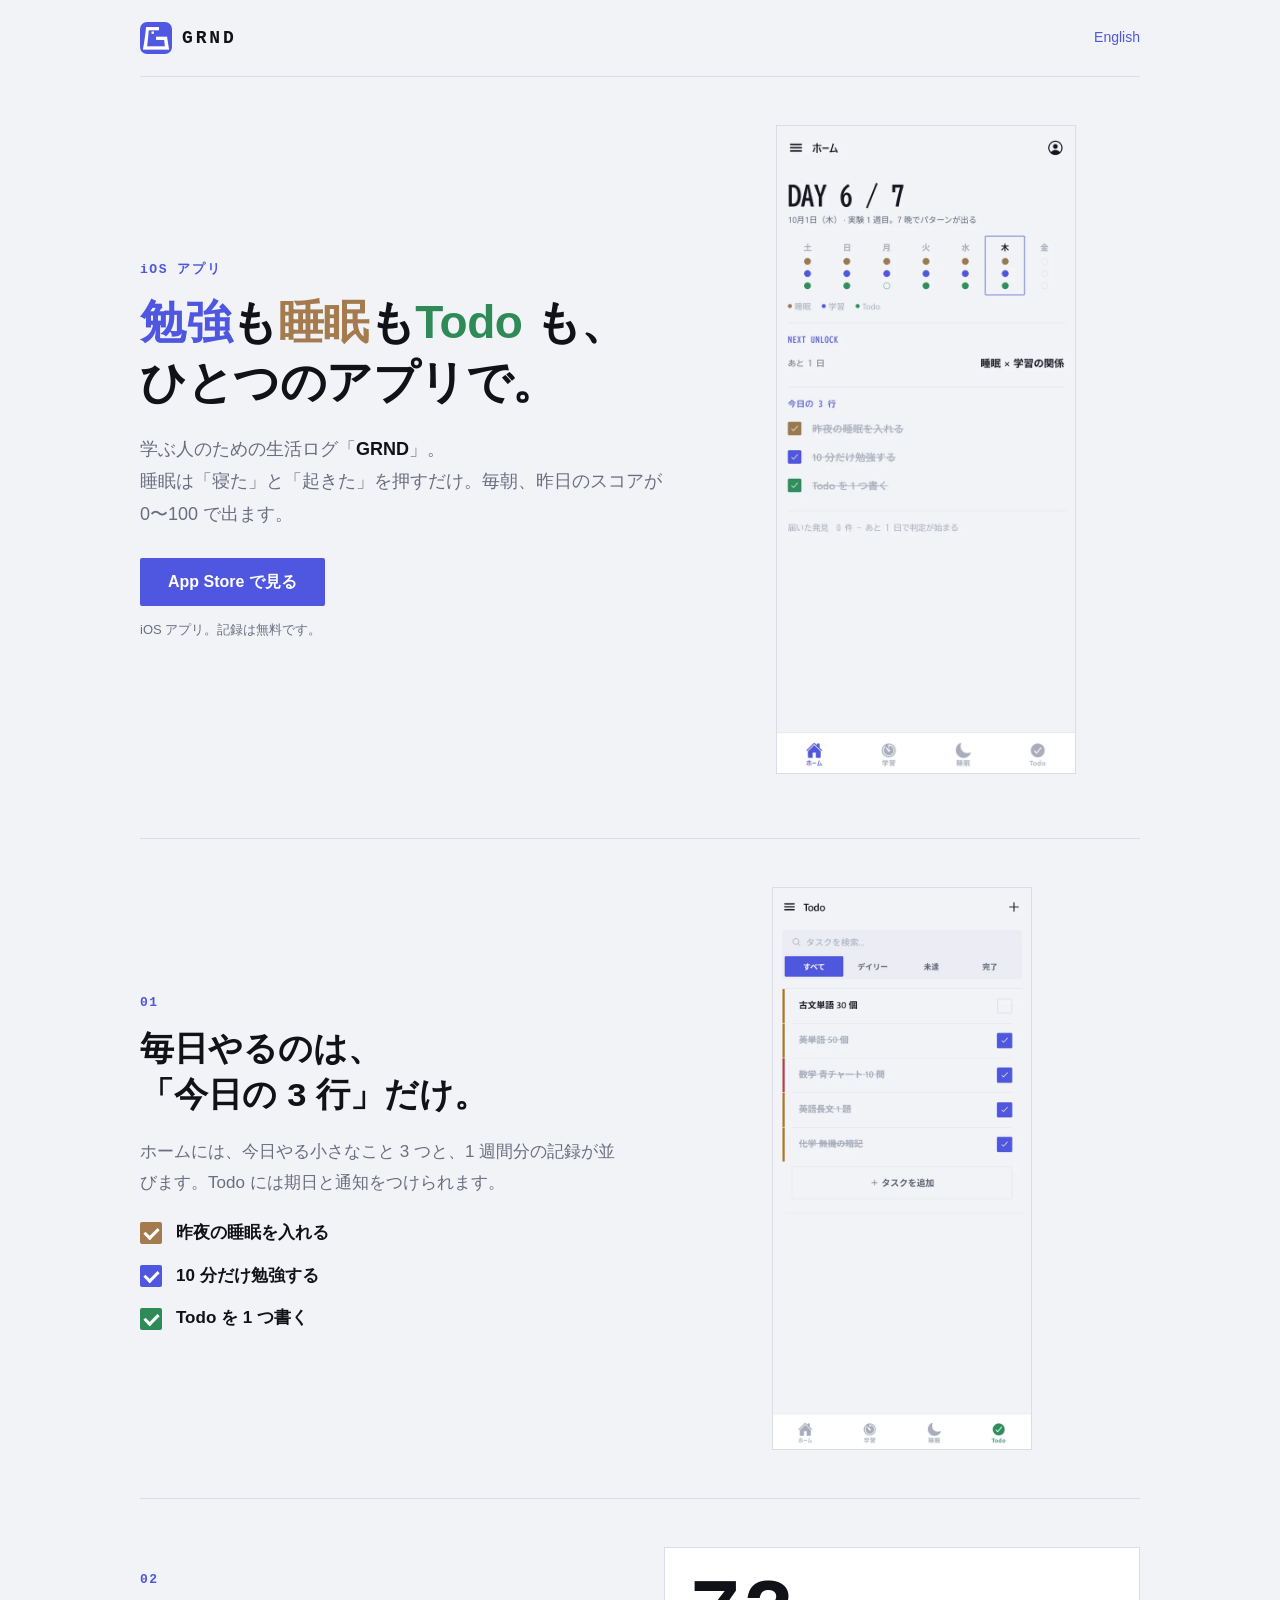
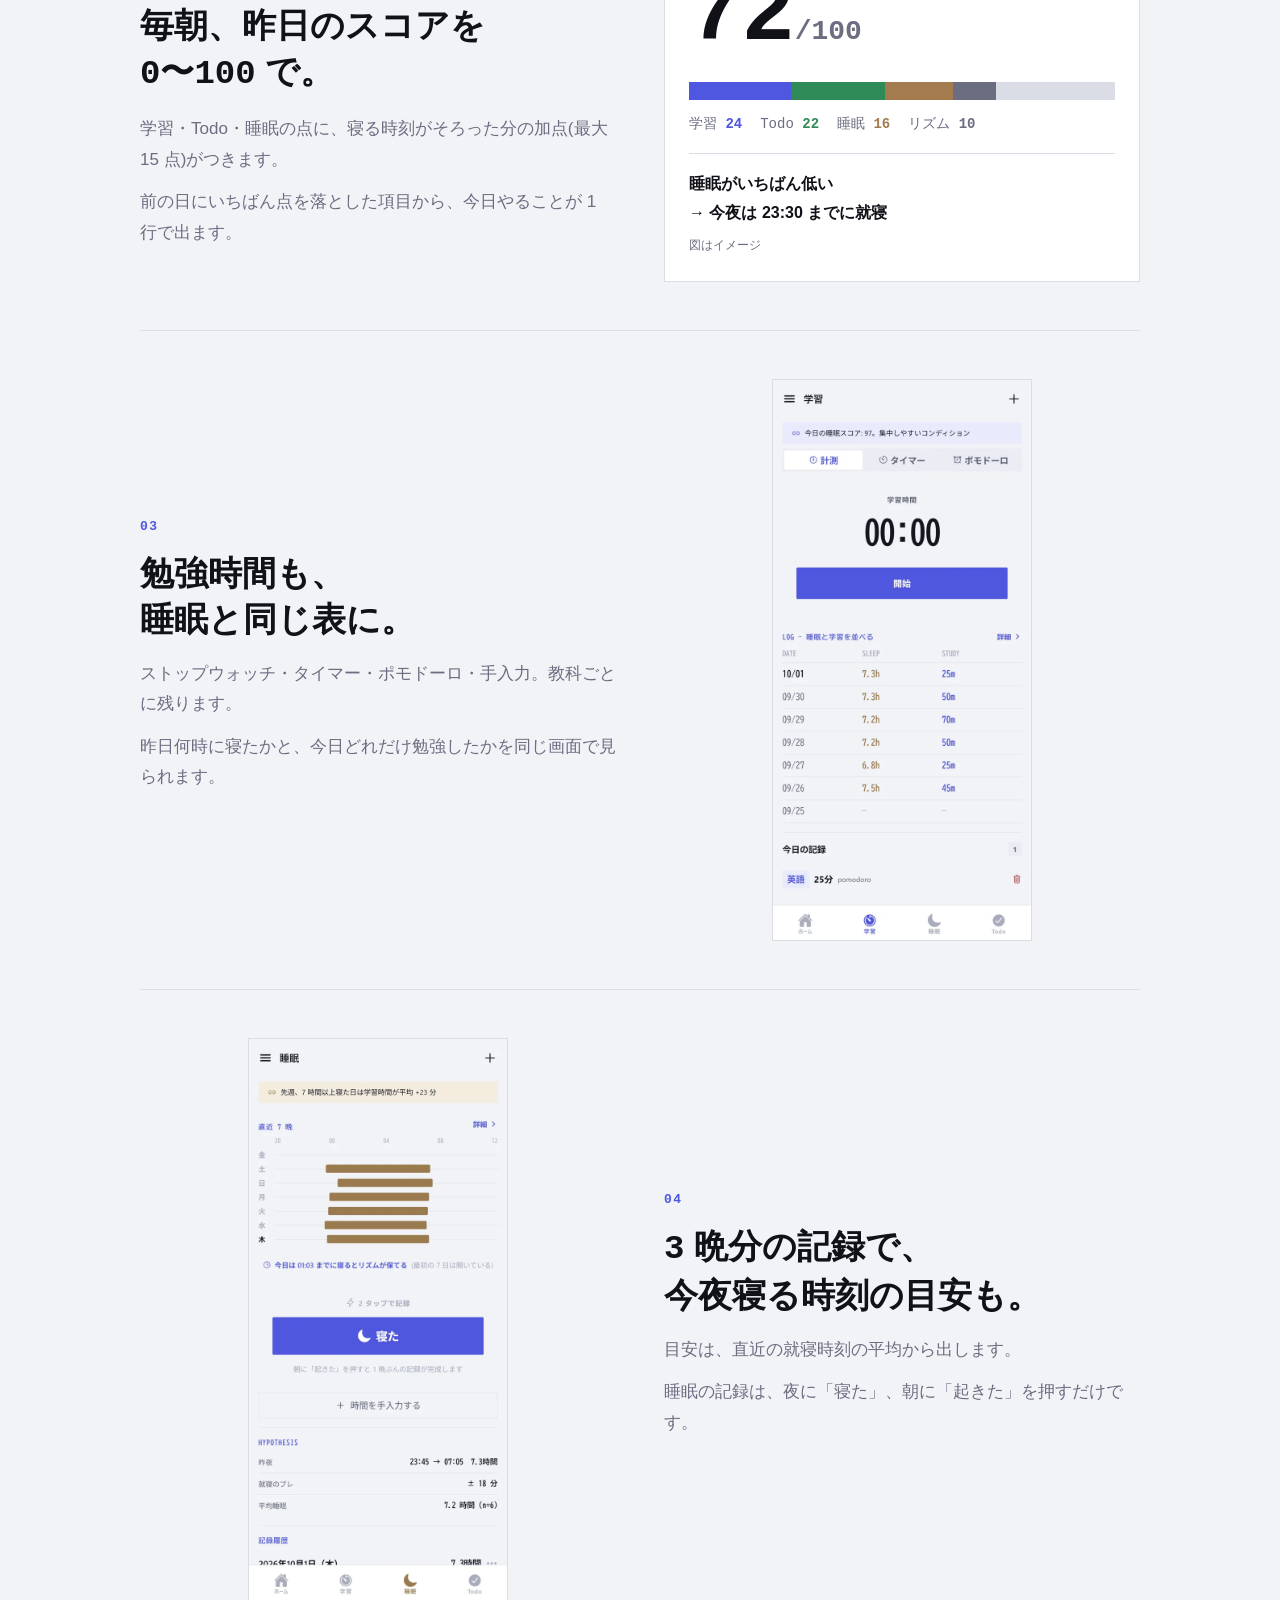
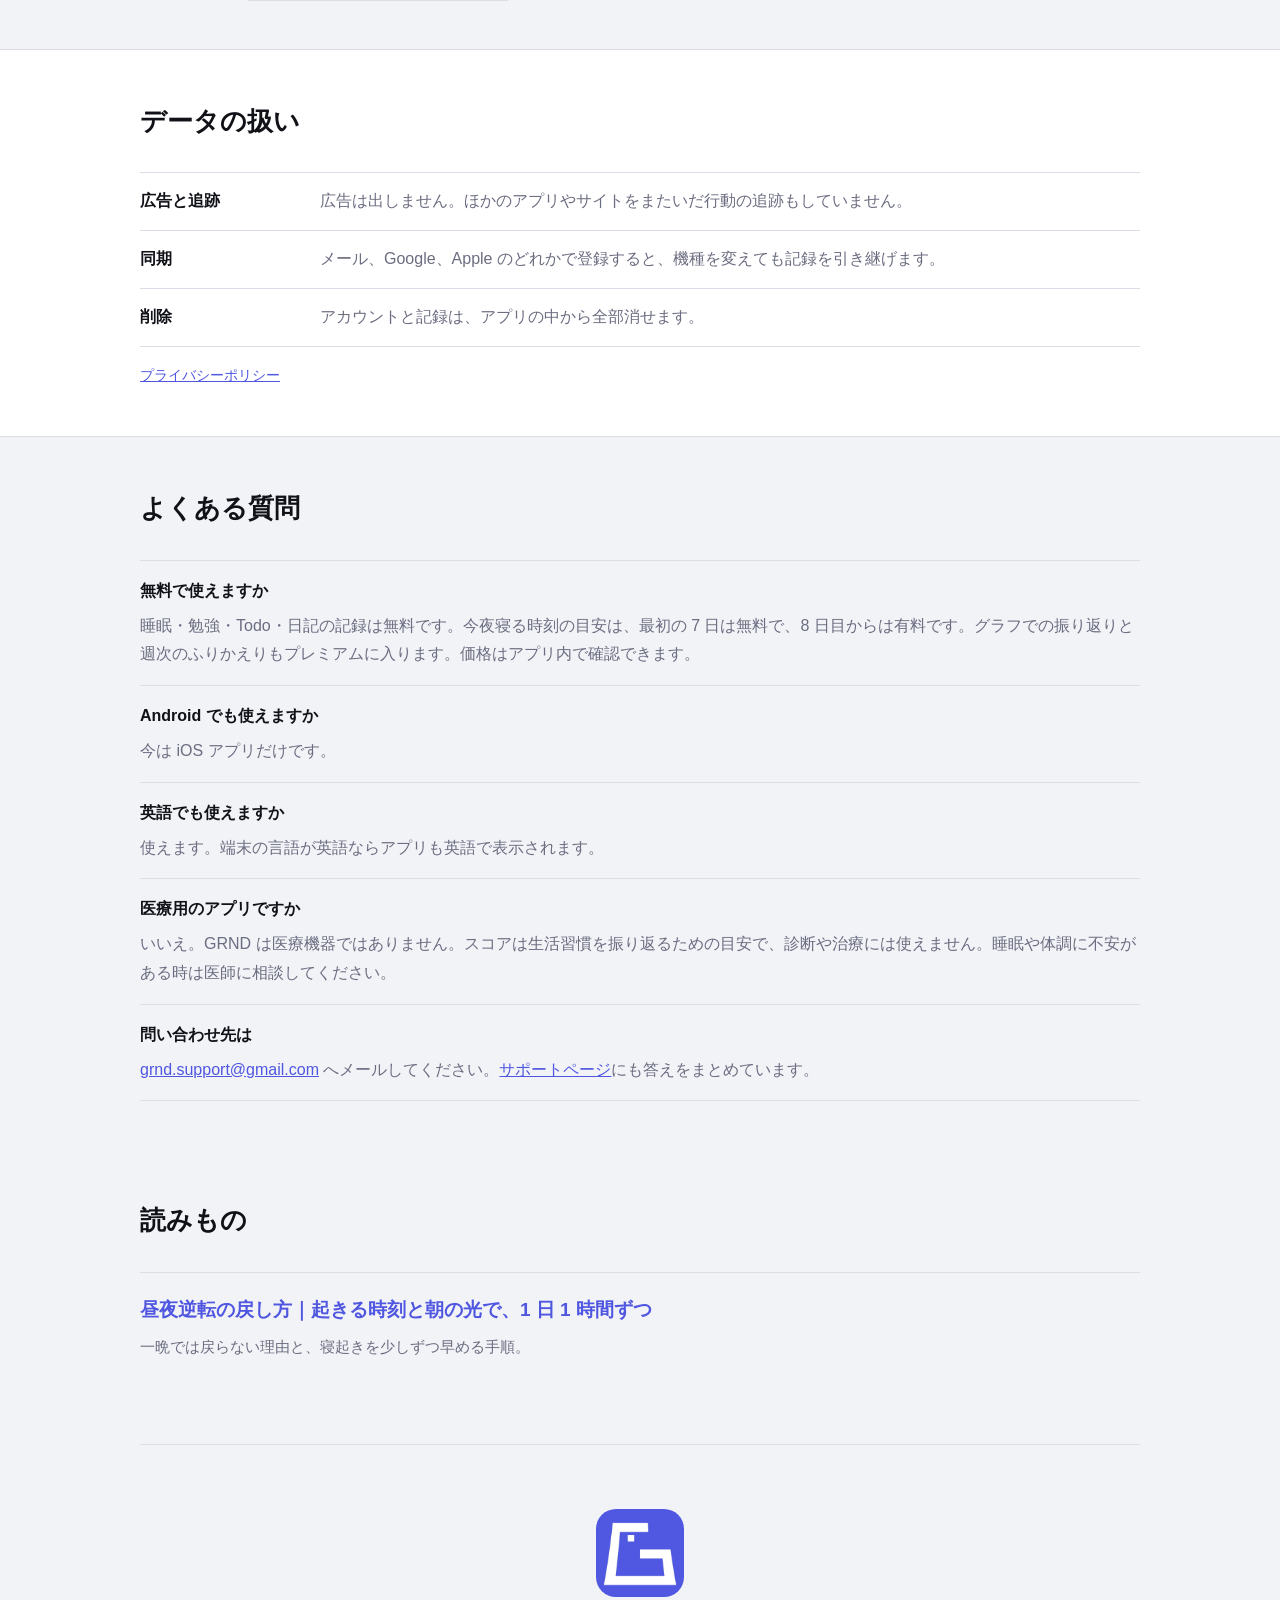
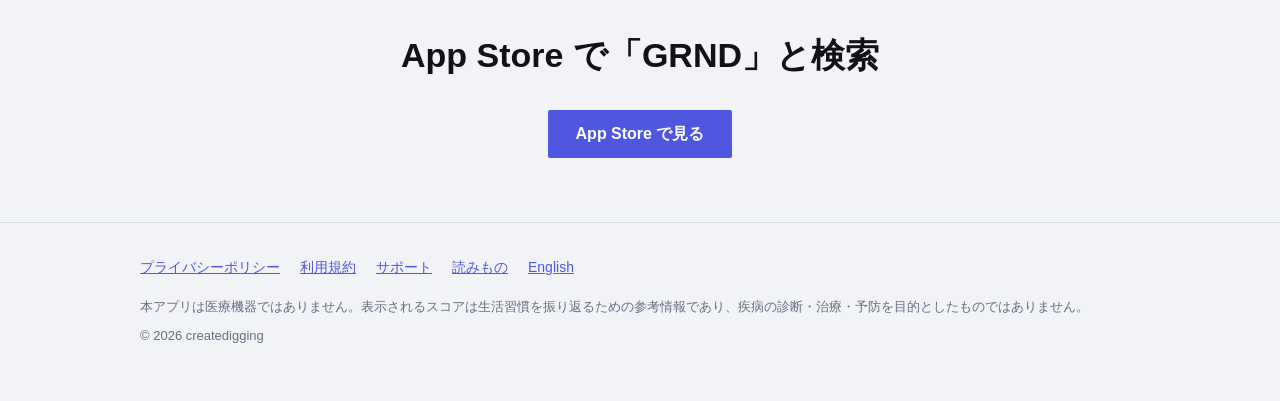
==== index.html @ 3ead01be "呼び方を iOS アプリに統一 Co-Authored-By: Claude Opus 5.5 <noreply@anthropic.com> Claude-Session: https://clau" ====
<!DOCTYPE html>
<html lang="ja">
<head>
<meta charset="utf-8">
<meta name="viewport" content="width=device-width, initial-scale=1">
<title>GRND｜勉強と睡眠と Todo を 1 つで記録する iOS アプリ</title>
<meta name="description" content="GRND は学ぶ人のための生活ログ。睡眠は「寝た」「起きた」の 2 タップ、勉強はタイマーで記録。毎朝、昨日のスコアが 0〜100 で出て、3 晩記録すると今夜寝る時刻の目安も出ます。記録は無料。">
<link rel="canonical" href="https://createdigging.github.io/grnd-docs/">
<link rel="alternate" hreflang="ja" href="https://createdigging.github.io/grnd-docs/">
<link rel="alternate" hreflang="en" href="https://createdigging.github.io/grnd-docs/index.en.html">
<link rel="alternate" hreflang="x-default" href="https://createdigging.github.io/grnd-docs/index.en.html">
<link rel="icon" href="favicon.png">
<link rel="apple-touch-icon" href="img/apple-touch-icon.png">
<meta name="theme-color" content="#4f56e0">
<meta name="apple-itunes-app" content="app-id=6755229342">
<meta property="og:type" content="website">
<meta property="og:site_name" content="GRND">
<meta property="og:title" content="GRND｜勉強も睡眠も Todo も、ひとつのアプリで。">
<meta property="og:description" content="学ぶ人のための生活ログ。毎朝、昨日のスコアを 0〜100 で。iOS アプリ、記録は無料。">
<meta property="og:url" content="https://createdigging.github.io/grnd-docs/">
<meta property="og:image" content="https://createdigging.github.io/grnd-docs/img/og-ja.png">
<meta property="og:locale" content="ja_JP">
<meta name="twitter:card" content="summary_large_image">
<link rel="stylesheet" href="lp.css">
<script type="application/ld+json">
{
  "@context": "https://schema.org",
  "@type": "MobileApplication",
  "name": "GRND",
  "alternateName": "GRND 学習者の生活スコア",
  "operatingSystem": "iOS",
  "applicationCategory": "EducationApplication",
  "description": "勉強・睡眠・Todo を 1 つのアプリで記録し、毎朝、昨日のスコアを 0〜100 で出す生活ログアプリ。",
  "url": "https://createdigging.github.io/grnd-docs/",
  "downloadUrl": "https://apps.apple.com/jp/app/id6755229342",
  "image": "https://createdigging.github.io/grnd-docs/img/icon.png",
  "inLanguage": ["ja", "en"],
  "offers": { "@type": "Offer", "price": "0", "priceCurrency": "JPY" },
  "publisher": { "@type": "Organization", "name": "createdigging", "email": "grnd.support@gmail.com" }
}
</script>
</head>
<body>

<div class="wrap">
  <div class="top">
    <a class="logo" href="./"><img src="img/icon.png" alt="" width="32" height="32">GRND</a>
    <a class="lang" href="index.en.html" hreflang="en">English</a>
  </div>

  <section class="hero">
    <div>
      <p class="eyebrow">iOS アプリ</p>
      <h1><span class="nw"><span class="c-study">勉強</span>も<span class="c-sleep">睡眠</span>も<span class="c-todo">Todo</span> も、</span><br><span class="nw">ひとつのアプリで。</span></h1>
      <p class="lead">学ぶ人のための生活ログ「<b>GRND</b>」。<br>睡眠は「寝た」と「起きた」を押すだけ。毎朝、昨日のスコアが 0〜100 で出ます。</p>
      <a class="cta" href="https://apps.apple.com/jp/app/id6755229342">App Store で見る</a>
      <p class="cta-note">iOS アプリ。記録は無料です。</p>
    </div>
    <div class="phone"><img src="img/jp-shot-01-home.webp" alt="GRND のホーム画面。1 週間の睡眠・学習・Todo の記録と、今日の 3 行" width="640" height="1390"></div>
  </section>
</div>

<div class="wrap">
  <section class="feat">
    <div>
      <p class="num mono">01</p>
      <h2>毎日やるのは、<br>「今日の <span class="mono">3</span> 行」だけ。</h2>
      <p>ホームには、今日やる小さなこと 3 つと、1 週間分の記録が並びます。Todo には期日と通知をつけられます。</p>
      <ul class="lines">
        <li><i style="--c:var(--brown)"></i>昨夜の睡眠を入れる</li>
        <li><i style="--c:var(--ind)"></i>10 分だけ勉強する</li>
        <li><i style="--c:var(--green)"></i>Todo を 1 つ書く</li>
      </ul>
    </div>
    <div class="shot"><img src="img/jp-shot-04-todos.webp" alt="Todo の画面" width="640" height="1390" loading="lazy"></div>
  </section>

  <section class="feat">
    <div>
      <p class="num mono">02</p>
      <h2>毎朝、昨日のスコアを<br><span class="mono">0〜100</span> で。</h2>
      <p>学習・Todo・睡眠の点に、寝る時刻がそろった分の加点(最大 15 点)がつきます。</p>
      <p>前の日にいちばん点を落とした項目から、今日やることが 1 行で出ます。</p>
    </div>
    <div class="scorecard">
      <div class="big mono">72<small>/100</small></div>
      <div class="bar"><span style="--c:var(--ind);width:24%"></span><span style="--c:var(--green);width:22%"></span><span style="--c:var(--brown);width:16%"></span><span style="--c:var(--mute);width:10%"></span></div>
      <div class="legend mono"><span style="--c:var(--ind)">学習 <b>24</b></span><span style="--c:var(--green)">Todo <b>22</b></span><span style="--c:var(--brown)">睡眠 <b>16</b></span><span style="--c:var(--mute)">リズム <b>10</b></span></div>
      <p class="advice">睡眠がいちばん低い<br>→ 今夜は 23:30 までに就寝</p>
      <p class="illus">図はイメージ</p>
    </div>
  </section>

  <section class="feat">
    <div>
      <p class="num mono">03</p>
      <h2>勉強時間も、<br>睡眠と同じ表に。</h2>
      <p>ストップウォッチ・タイマー・ポモドーロ・手入力。教科ごとに残ります。</p>
      <p>昨日何時に寝たかと、今日どれだけ勉強したかを同じ画面で見られます。</p>
    </div>
    <div class="shot"><img src="img/jp-shot-02-study.webp" alt="学習タイマーの画面" width="640" height="1390" loading="lazy"></div>
  </section>

  <section class="feat">
    <div>
      <p class="num mono">04</p>
      <h2><span class="mono">3</span> 晩分の記録で、<br>今夜寝る時刻の目安も。</h2>
      <p>目安は、直近の就寝時刻の平均から出します。</p>
      <p>睡眠の記録は、夜に「寝た」、朝に「起きた」を押すだけです。</p>
    </div>
    <div class="shot"><img src="img/jp-shot-03-sleep.webp" alt="睡眠の記録画面" width="640" height="1390" loading="lazy"></div>
  </section>
</div>

<section class="band">
  <div class="wrap">
    <h2>データの扱い</h2>
    <dl class="rows">
      <dt>広告と追跡</dt><dd>広告は出しません。ほかのアプリやサイトをまたいだ行動の追跡もしていません。</dd>
      <dt>同期</dt><dd>メール、Google、Apple のどれかで登録すると、機種を変えても記録を引き継げます。</dd>
      <dt>削除</dt><dd>アカウントと記録は、アプリの中から全部消せます。</dd>
    </dl>
    <p class="more"><a href="privacy.html">プライバシーポリシー</a></p>
  </div>
</section>

<div class="wrap">
  <section class="faq">
    <h2>よくある質問</h2>
    <dl>
      <dt>無料で使えますか</dt>
      <dd>睡眠・勉強・Todo・日記の記録は無料です。今夜寝る時刻の目安は、最初の 7 日は無料で、8 日目からは有料です。グラフでの振り返りと週次のふりかえりもプレミアムに入ります。価格はアプリ内で確認できます。</dd>
      <dt>Android でも使えますか</dt>
      <dd>今は iOS アプリだけです。</dd>
      <dt>英語でも使えますか</dt>
      <dd>使えます。端末の言語が英語ならアプリも英語で表示されます。</dd>
      <dt>医療用のアプリですか</dt>
      <dd>いいえ。GRND は医療機器ではありません。スコアは生活習慣を振り返るための目安で、診断や治療には使えません。睡眠や体調に不安がある時は医師に相談してください。</dd>
      <dt>問い合わせ先は</dt>
      <dd><a href="mailto:grnd.support@gmail.com">grnd.support@gmail.com</a> へメールしてください。<a href="support.html">サポートページ</a>にも答えをまとめています。</dd>
    </dl>
  </section>

  <section class="faq">
    <h2>読みもの</h2>
    <ul class="list-articles">
      <li><a href="articles/chuya-gyakuten.html">昼夜逆転の戻し方｜起きる時刻と朝の光で、1 日 1 時間ずつ</a><p>一晩では戻らない理由と、寝起きを少しずつ早める手順。</p></li>
    </ul>
  </section>

  <section class="final">
    <img src="img/icon.png" alt="GRND のアイコン" width="88" height="88" loading="lazy">
    <h2>App Store で「GRND」と検索</h2>
    <a class="cta" href="https://apps.apple.com/jp/app/id6755229342">App Store で見る</a>
  </section>
</div>

<footer>
  <div class="wrap">
    <nav>
      <a href="privacy.html">プライバシーポリシー</a>
      <a href="terms.html">利用規約</a>
      <a href="support.html">サポート</a>
      <a href="articles/">読みもの</a>
      <a href="index.en.html" hreflang="en">English</a>
    </nav>
    <p>本アプリは医療機器ではありません。表示されるスコアは生活習慣を振り返るための参考情報であり、疾病の診断・治療・予防を目的としたものではありません。</p>
    <p>© 2026 createdigging</p>
  </div>
</footer>

</body>
</html>
---- lp.css ----
:root {
  --bg: #f2f3f7;
  --surface: #ffffff;
  --fg: #111218;
  --mute: #6b6d80;
  --line: #dadce6;
  --ind: #4f56e0;
  --brown: #a47b4f;
  --green: #2e8b57;
  --mono: ui-monospace, "SF Mono", "JetBrains Mono", Menlo, Consolas, monospace;
}
@media (prefers-color-scheme: dark) {
  :root {
    --bg: #111218;
    --surface: #1a1c24;
    --fg: #eceef4;
    --mute: #9a9cb0;
    --line: #2c2f3a;
    --ind: #8a90ff;
    --brown: #c99d6e;
    --green: #5cbf86;
  }
}
* { box-sizing: border-box; }
html { -webkit-text-size-adjust: 100%; }
body {
  margin: 0;
  background: var(--bg);
  color: var(--fg);
  font-family: -apple-system, BlinkMacSystemFont, "Hiragino Sans", "Noto Sans JP",
    "Yu Gothic", Meiryo, sans-serif;
  line-height: 1.8;
  font-size: 16px;
}
.mono { font-family: var(--mono); letter-spacing: 0; }
a { color: var(--ind); }
.wrap { max-width: 1040px; margin: 0 auto; padding: 0 20px; }

.top { display: flex; align-items: center; justify-content: space-between; padding: 16px 0; border-bottom: 1px solid var(--line); }
.logo { display: flex; align-items: center; gap: 10px; text-decoration: none; color: var(--fg);
  font-family: var(--mono); font-weight: 700; letter-spacing: .16em; font-size: 18px; }
.logo img { width: 32px; height: 32px; border-radius: 7px; }
.top .lang { font-size: 14px; text-decoration: none; min-height: 44px; display: inline-flex; align-items: center; }

.hero { display: grid; grid-template-columns: 1.1fr .9fr; gap: 48px; align-items: center; padding: 48px 0 64px; }
.eyebrow, .num, .label { font-family: var(--mono); font-size: 13px; font-weight: 700; letter-spacing: .12em; color: var(--ind); margin: 0 0 12px; }
.hero h1 { font-size: clamp(26px, 6.6vw, 46px); line-height: 1.3; margin: 0 0 20px; letter-spacing: -.01em; }
.c-study { color: var(--ind); } .c-sleep { color: var(--brown); } .c-todo { color: var(--green); }
.lead { font-size: 18px; color: var(--mute); margin: 0 0 28px; }
.lead b { color: var(--fg); }
.cta { display: inline-flex; align-items: center; justify-content: center; min-height: 48px; background: var(--ind); color: #fff;
  text-decoration: none; font-weight: 700; padding: 0 28px; border-radius: 2px; font-size: 16px; }
.cta:active { opacity: .7; }
.cta-note { font-size: 13px; color: var(--mute); margin: 12px 0 0; }

.phone { justify-self: center; width: min(300px, 78vw); border: 1px solid var(--line); background: var(--surface); }
.phone img { display: block; width: 100%; height: auto; }

.feat { display: grid; grid-template-columns: 1fr 1fr; gap: 48px; align-items: center;
  padding: 48px 0; border-top: 1px solid var(--line); }
.feat:nth-of-type(even) .shot { order: -1; }
.feat h2 { font-size: clamp(24px, 3.6vw, 34px); line-height: 1.35; margin: 0 0 16px; }
.feat p { margin: 0 0 12px; color: var(--mute); font-size: 17px; }
.feat .shot { justify-self: center; width: min(260px, 70vw); border: 1px solid var(--line); background: var(--surface); }
.feat .shot img { display: block; width: 100%; height: auto; }

.lines { list-style: none; padding: 0; margin: 20px 0 0; }
.lines li { display: flex; align-items: center; gap: 14px; font-weight: 700; font-size: 17px; margin-bottom: 12px; }
.lines i { width: 22px; height: 22px; border-radius: 2px; background: var(--c); flex: none; position: relative; }
.lines i::after { content: ""; position: absolute; left: 7px; top: 3px; width: 6px; height: 11px;
  border: solid #fff; border-width: 0 3px 3px 0; transform: rotate(45deg); }

.scorecard { justify-self: stretch; background: var(--surface); border: 1px solid var(--line); padding: 24px; }
.scorecard .big { font-size: 88px; font-weight: 700; line-height: 1; }
.scorecard .big small { font-size: 28px; color: var(--mute); }
.bar { display: flex; height: 18px; background: var(--line); margin: 22px 0 12px; }
.bar span { background: var(--c); }
.legend { display: flex; flex-wrap: wrap; gap: 6px 18px; font-size: 14px; color: var(--mute); }
.legend b { color: var(--c); }
.advice { margin: 18px 0 0; padding-top: 16px; border-top: 1px solid var(--line); font-weight: 700; }
.illus { font-size: 12px; color: var(--mute); margin-top: 10px; }

.band { background: var(--surface); border-top: 1px solid var(--line); border-bottom: 1px solid var(--line); padding: 48px 0; }
.cols { display: grid; grid-template-columns: repeat(3, 1fr); border-top: 1px solid var(--line); }
.cols > div { padding: 20px 24px 4px 0; }
.cols > div + div { border-left: 1px solid var(--line); padding-left: 24px; }
.cols h3 { font-size: 18px; margin: 0 0 8px; }
.cols p { margin: 0; color: var(--mute); font-size: 15px; }
.band h2, .faq h2 { font-size: 26px; margin: 0 0 28px; }

.faq { padding: 48px 0; }
.faq dl { border-top: 1px solid var(--line); }
.faq dt { padding-top: 16px; }
.faq dd { padding-bottom: 16px; border-bottom: 1px solid var(--line); }
.faq dl { margin: 0; }
.faq dt { font-weight: 700; margin-top: 0; }
.faq dd { margin: 6px 0 0; color: var(--mute); }

.final { text-align: center; padding: 64px 0; border-top: 1px solid var(--line); }
.final img { width: 88px; height: 88px; border-radius: 20px; }
.final h2 { font-size: clamp(24px, 4vw, 34px); margin: 18px 0 24px; }

footer { border-top: 1px solid var(--line); padding: 32px 0 48px; font-size: 13px; color: var(--mute); }
footer nav { display: flex; flex-wrap: wrap; gap: 8px 20px; margin-bottom: 14px; font-size: 14px; }
footer p { margin: 6px 0; }

@media (max-width: 760px) {
  .hero { grid-template-columns: 1fr; padding: 16px 0 56px; gap: 40px; }
  .feat { grid-template-columns: 1fr; gap: 32px; padding: 48px 0; }
  .feat:nth-of-type(even) .shot { order: 0; }
  .cols { grid-template-columns: 1fr; }
  .cols > div, .cols > div + div { border-left: 0; padding: 16px 0 4px; }
  .cols > div + div { border-top: 1px solid var(--line); }
  .lead { font-size: 16px; }
}
.nw { display: inline-block; }

/* articles */
.article { max-width: 680px; margin: 0 auto; padding: 24px 0 64px; }
.article h1 { font-size: clamp(26px, 5.4vw, 36px); line-height: 1.4; margin: 8px 0 12px; }
.article .date { font-size: 13px; color: var(--mute); margin: 0 0 32px; }
.article h2 { font-size: 22px; line-height: 1.45; margin: 48px 0 14px; padding-top: 24px; border-top: 1px solid var(--line); }
.article h3 { font-size: 18px; margin: 28px 0 8px; }
.article p, .article li { font-size: 17px; }
.article li { margin-bottom: 8px; }
.article .summary { background: var(--surface); border: 1px solid var(--line); padding: 20px 24px; margin: 24px 0; }
.article .summary p { margin: 0 0 8px; font-family: var(--mono); font-weight: 700; font-size: 13px; letter-spacing: .12em; color: var(--ind); }
.article .summary ol { margin: 0; padding-left: 1.3em; }
.article .note { font-size: 14px; color: var(--mute); }
.article .refs { font-size: 14px; color: var(--mute); padding-left: 1.3em; }
.article .refs li { font-size: 14px; }
.article .appbox { display: flex; gap: 16px; align-items: center; background: var(--surface); border: 1px solid var(--line);
  padding: 20px; margin: 40px 0; }
.article .appbox img { width: 56px; height: 56px; border-radius: 13px; flex: none; }
.article .appbox p { margin: 0 0 6px; font-size: 15px; }
.crumb { font-size: 13px; color: var(--mute); margin: 8px 0 0; }
.crumb a { color: var(--mute); }
.list-articles { list-style: none; padding: 0; }
.list-articles li { border-top: 1px solid var(--line); padding: 20px 0; }
.list-articles a { font-size: 19px; font-weight: 700; text-decoration: none; }
.list-articles p { margin: 6px 0 0; color: var(--mute); font-size: 15px; }
.feat .num { color: var(--ind); font-size: 13px; margin: 0 0 12px; }
.feat .scorecard .advice { color: var(--fg); font-size: 16px; margin: 16px 0 0; }
.feat .scorecard .illus { font-size: 12px; margin: 8px 0 0; }
.rows { display: grid; grid-template-columns: 180px 1fr; margin: 0; border-top: 1px solid var(--line); }
.rows dt, .rows dd { margin: 0; padding: 14px 0; border-bottom: 1px solid var(--line); }
.rows dt { font-weight: 700; }
.rows dd { color: var(--mute); }
.band .more { margin: 16px 0 0; font-size: 14px; }
@media (max-width: 760px) {
  .rows { grid-template-columns: 1fr; }
  .rows dt { border-bottom: 0; padding-bottom: 0; }
}
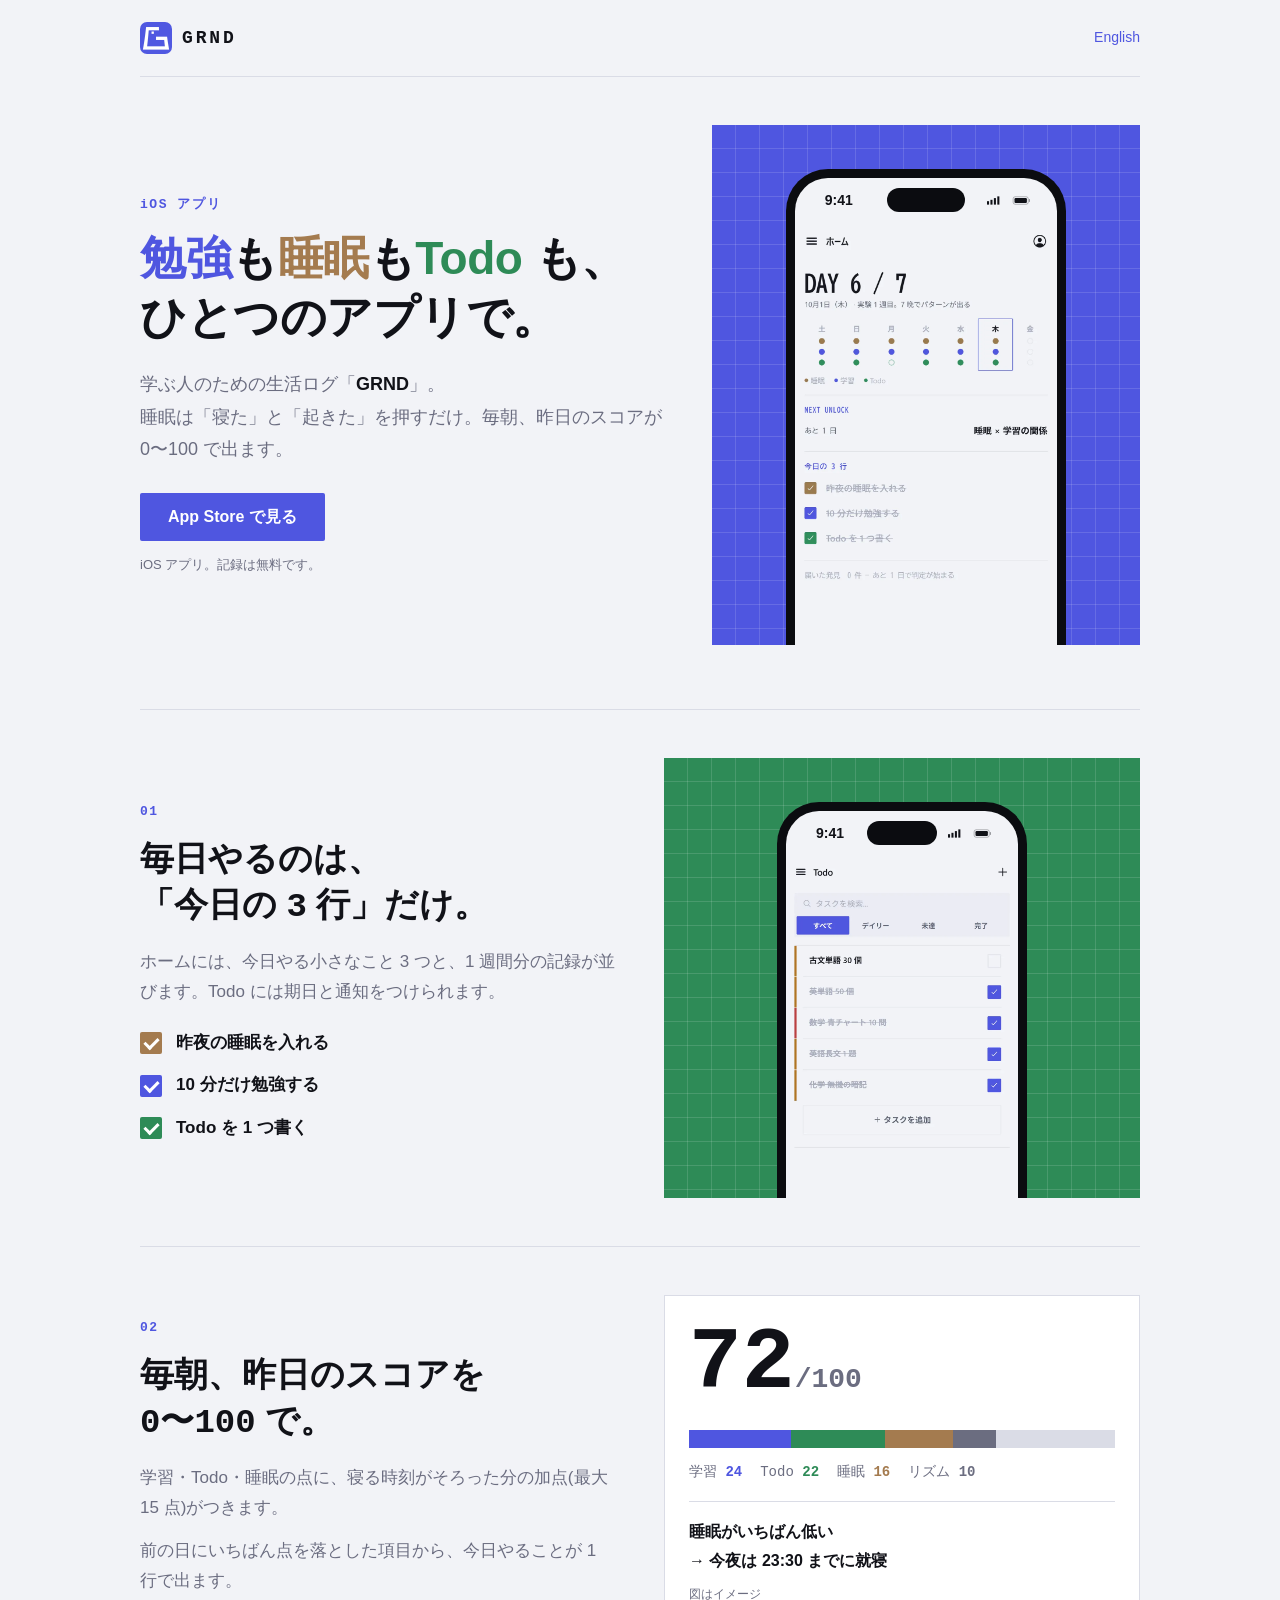
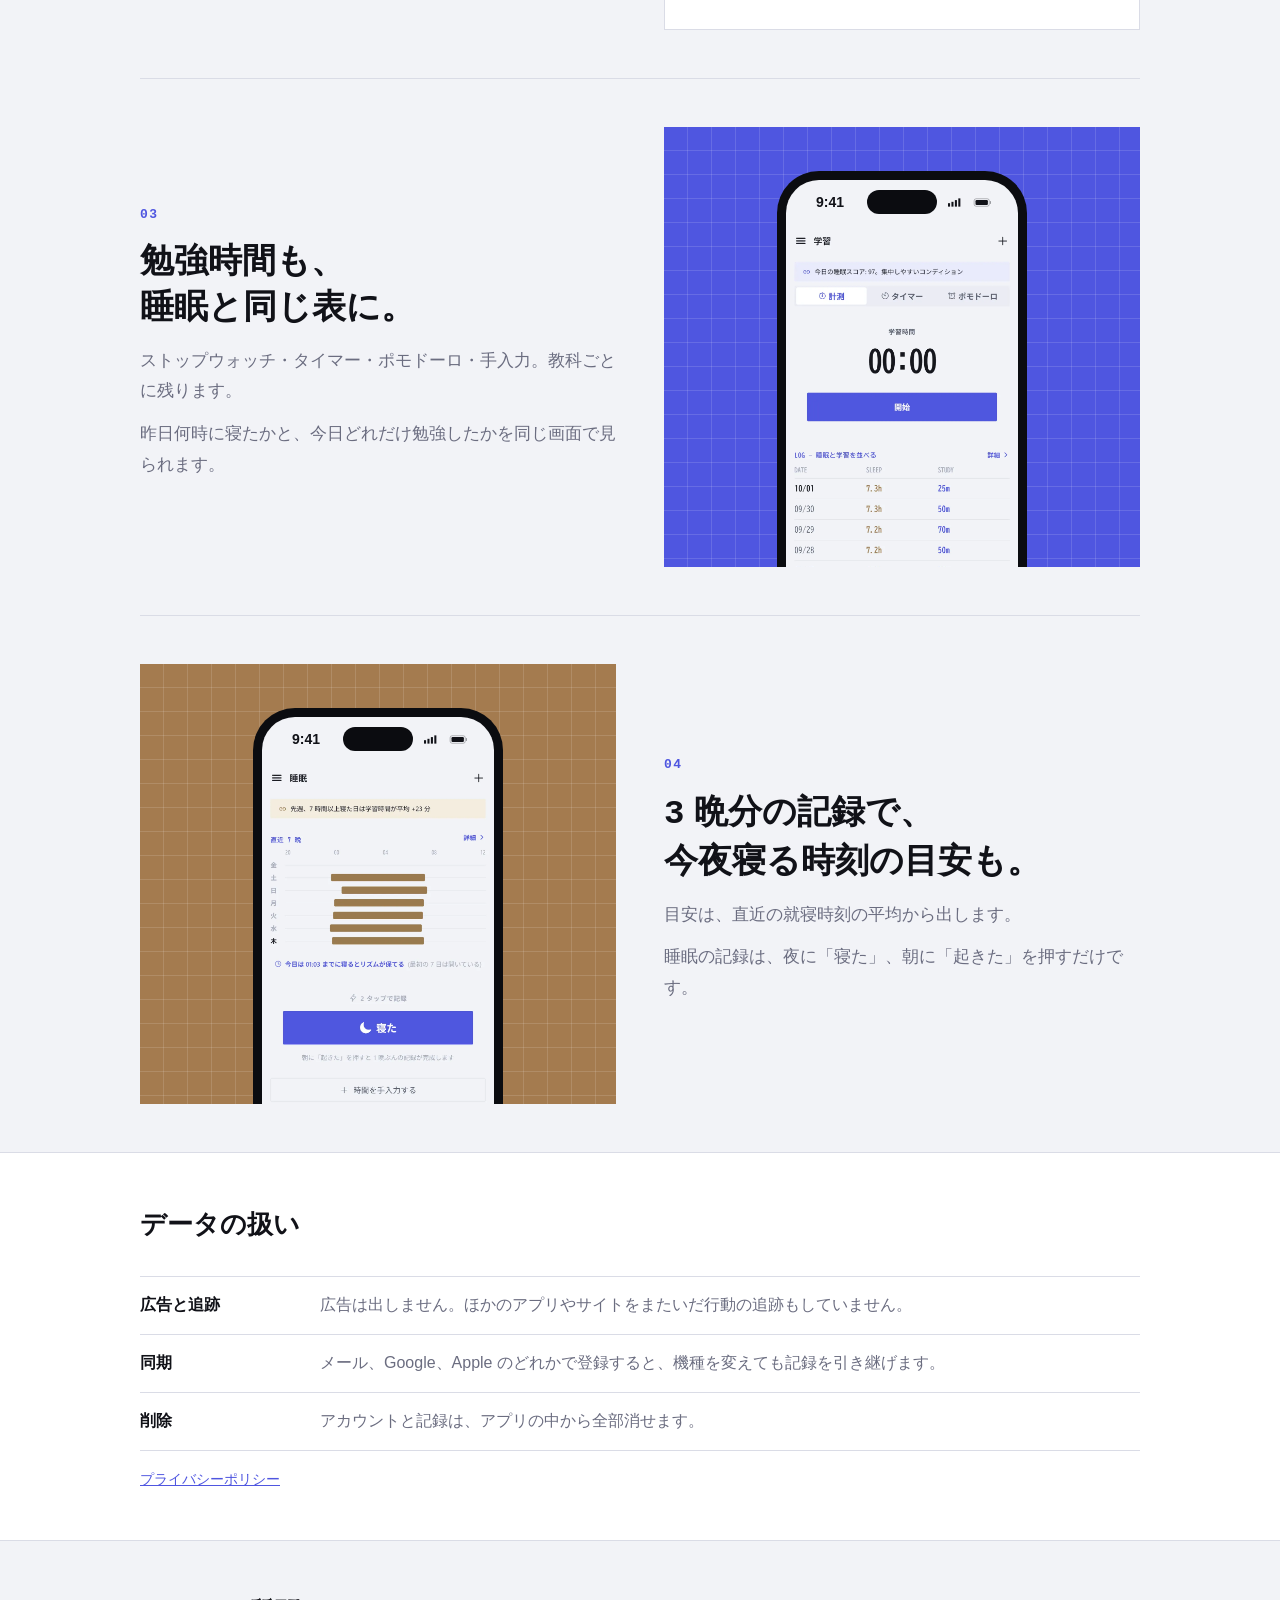
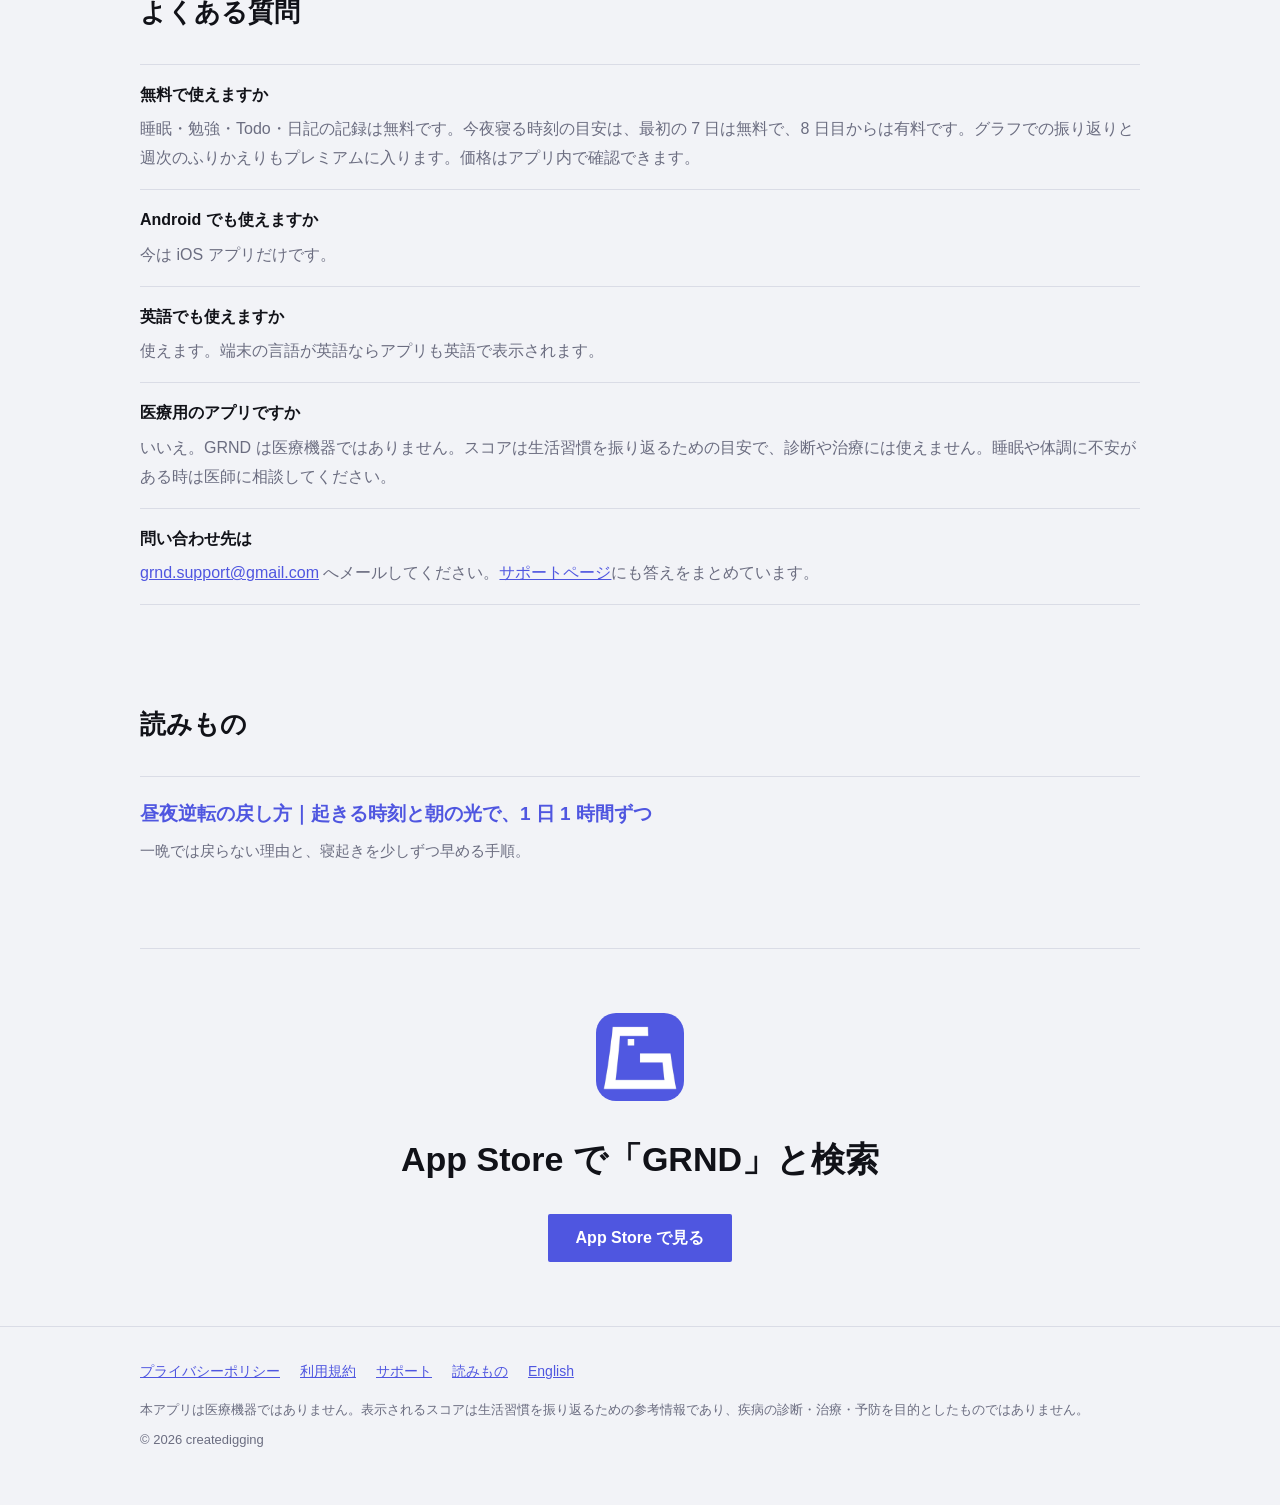
==== commit d6206404: "アプリのスクショを iPhone の枠と方眼の色板に載せる Co-Authored-By: Claude Opus 5.5 <noreply@anthropic.com> Claude-Session" ====
--- a/index.html
+++ b/index.html
@@ -5,10 +5,10 @@
 <meta name="viewport" content="width=device-width, initial-scale=1">
 <title>GRND｜勉強と睡眠と Todo を 1 つで記録する iOS アプリ</title>
 <meta name="description" content="GRND は学ぶ人のための生活ログ。睡眠は「寝た」「起きた」の 2 タップ、勉強はタイマーで記録。毎朝、昨日のスコアが 0〜100 で出て、3 晩記録すると今夜寝る時刻の目安も出ます。記録は無料。">
-<link rel="canonical" href="https://createdigging.github.io/grnd-docs/">
-<link rel="alternate" hreflang="ja" href="https://createdigging.github.io/grnd-docs/">
-<link rel="alternate" hreflang="en" href="https://createdigging.github.io/grnd-docs/index.en.html">
-<link rel="alternate" hreflang="x-default" href="https://createdigging.github.io/grnd-docs/index.en.html">
+<link rel="canonical" href="https://grnd.day/">
+<link rel="alternate" hreflang="ja" href="https://grnd.day/">
+<link rel="alternate" hreflang="en" href="https://grnd.day/index.en.html">
+<link rel="alternate" hreflang="x-default" href="https://grnd.day/index.en.html">
 <link rel="icon" href="favicon.png">
 <link rel="apple-touch-icon" href="img/apple-touch-icon.png">
 <meta name="theme-color" content="#4f56e0">
@@ -17,10 +17,11 @@
 <meta property="og:site_name" content="GRND">
 <meta property="og:title" content="GRND｜勉強も睡眠も Todo も、ひとつのアプリで。">
 <meta property="og:description" content="学ぶ人のための生活ログ。毎朝、昨日のスコアを 0〜100 で。iOS アプリ、記録は無料。">
-<meta property="og:url" content="https://createdigging.github.io/grnd-docs/">
-<meta property="og:image" content="https://createdigging.github.io/grnd-docs/img/og-ja.png">
+<meta property="og:url" content="https://grnd.day/">
+<meta property="og:image" content="https://grnd.day/img/og-ja.png">
 <meta property="og:locale" content="ja_JP">
 <meta name="twitter:card" content="summary_large_image">
+<script>try{if(sessionStorage.getItem("intro"))document.documentElement.className+=" no-intro";sessionStorage.setItem("intro","1")}catch(e){}function introFly(){var m=document.querySelector(".intro-mark"),l=document.querySelector(".logo img");if(!m||!l)return;var b=l.getBoundingClientRect();m.style.setProperty("--tx",(b.left+b.width/2-m.offsetLeft-48)+"px");m.style.setProperty("--ty",(b.top+b.height/2-m.offsetTop-48)+"px");m.style.setProperty("--s",b.width/96)}addEventListener("DOMContentLoaded",function(){setTimeout(introFly,1000)});addEventListener("load",introFly)</script>
 <link rel="stylesheet" href="lp.css">
 <script type="application/ld+json">
 {
@@ -31,9 +32,9 @@
   "operatingSystem": "iOS",
   "applicationCategory": "EducationApplication",
   "description": "勉強・睡眠・Todo を 1 つのアプリで記録し、毎朝、昨日のスコアを 0〜100 で出す生活ログアプリ。",
-  "url": "https://createdigging.github.io/grnd-docs/",
+  "url": "https://grnd.day/",
   "downloadUrl": "https://apps.apple.com/jp/app/id6755229342",
-  "image": "https://createdigging.github.io/grnd-docs/img/icon.png",
+  "image": "https://grnd.day/img/icon.png",
   "inLanguage": ["ja", "en"],
   "offers": { "@type": "Offer", "price": "0", "priceCurrency": "JPY" },
   "publisher": { "@type": "Organization", "name": "createdigging", "email": "grnd.support@gmail.com" }
@@ -41,6 +42,7 @@
 </script>
 </head>
 <body>
+<div class="intro" aria-hidden="true"><div class="intro-bg"></div><div class="intro-mark"><svg viewBox="0 0 256 256"><mask id="intro-g" maskUnits="userSpaceOnUse"><path class="intro-draw" d="M160 53.5H60L41 207.5H215L205 130.5H120" fill="none" stroke="#fff" stroke-width="40"/></mask><path mask="url(#intro-g)" fill="#fff" d="M48.5 40H152V67H70.6L58 194H198.5L193 144H128V117H216.4L233 221H23.9Z"/><rect class="intro-dot" x="92" y="75" width="19" height="20" fill="#fff"/></svg></div><div class="intro-chart"><span><i style="height:16px;background:var(--brown)"></i><i style="height:9px;background:var(--ind)"></i><i style="height:4px;background:var(--green)"></i></span><span><i style="height:18px;background:var(--brown)"></i><i style="height:12px;background:var(--ind)"></i><i style="height:5px;background:var(--green)"></i></span><span><i style="height:14px;background:var(--brown)"></i><i style="height:8px;background:var(--ind)"></i><i style="height:3px;background:var(--green)"></i></span><span><i style="height:19px;background:var(--brown)"></i><i style="height:14px;background:var(--ind)"></i><i style="height:6px;background:var(--green)"></i></span><span><i style="height:17px;background:var(--brown)"></i><i style="height:11px;background:var(--ind)"></i><i style="height:5px;background:var(--green)"></i></span><span><i style="height:21px;background:var(--brown)"></i><i style="height:16px;background:var(--ind)"></i><i style="height:7px;background:var(--green)"></i></span><span><i style="height:20px;background:var(--brown)"></i><i style="height:17px;background:var(--ind)"></i><i style="height:8px;background:var(--green)"></i></span></div></div>
 
 <div class="wrap">
   <div class="top">
@@ -56,7 +58,7 @@
       <a class="cta" href="https://apps.apple.com/jp/app/id6755229342">App Store で見る</a>
       <p class="cta-note">iOS アプリ。記録は無料です。</p>
     </div>
-    <div class="phone"><img src="img/jp-shot-01-home.webp" alt="GRND のホーム画面。1 週間の睡眠・学習・Todo の記録と、今日の 3 行" width="640" height="1390"></div>
+    <div class="stage stage-hero" style="--c:var(--ind)"><div class="device"><div class="screen"><div class="sbar"><span>9:41</span><svg viewBox="0 0 64 12" aria-hidden="true"><rect x="0" y="7" width="3" height="5"/><rect x="5" y="5" width="3" height="7"/><rect x="10" y="2.5" width="3" height="9.5"/><rect x="15" y="0" width="3" height="12"/><rect x="38" y=".5" width="22" height="11" rx="3" fill="none" stroke="currentColor" opacity=".4"/><rect x="40" y="2.5" width="18" height="7" rx="1.5"/><rect x="61" y="4" width="1.5" height="4" opacity=".4"/></svg></div><img src="img/jp-shot-01-home.webp" alt="GRND のホーム画面。1 週間の睡眠・学習・Todo の記録と、今日の 3 行" width="900" height="1955"></div></div></div>
   </section>
 </div>
 
@@ -72,7 +74,7 @@
         <li><i style="--c:var(--green)"></i>Todo を 1 つ書く</li>
       </ul>
     </div>
-    <div class="shot"><img src="img/jp-shot-04-todos.webp" alt="Todo の画面" width="640" height="1390" loading="lazy"></div>
+    <div class="stage" style="--c:var(--green)"><div class="device"><div class="screen"><div class="sbar"><span>9:41</span><svg viewBox="0 0 64 12" aria-hidden="true"><rect x="0" y="7" width="3" height="5"/><rect x="5" y="5" width="3" height="7"/><rect x="10" y="2.5" width="3" height="9.5"/><rect x="15" y="0" width="3" height="12"/><rect x="38" y=".5" width="22" height="11" rx="3" fill="none" stroke="currentColor" opacity=".4"/><rect x="40" y="2.5" width="18" height="7" rx="1.5"/><rect x="61" y="4" width="1.5" height="4" opacity=".4"/></svg></div><img src="img/jp-shot-04-todos.webp" alt="Todo の画面" width="900" height="1955" loading="lazy"></div></div></div>
   </section>
 
   <section class="feat">
@@ -98,7 +100,7 @@
       <p>ストップウォッチ・タイマー・ポモドーロ・手入力。教科ごとに残ります。</p>
       <p>昨日何時に寝たかと、今日どれだけ勉強したかを同じ画面で見られます。</p>
     </div>
-    <div class="shot"><img src="img/jp-shot-02-study.webp" alt="学習タイマーの画面" width="640" height="1390" loading="lazy"></div>
+    <div class="stage" style="--c:var(--ind)"><div class="device"><div class="screen"><div class="sbar"><span>9:41</span><svg viewBox="0 0 64 12" aria-hidden="true"><rect x="0" y="7" width="3" height="5"/><rect x="5" y="5" width="3" height="7"/><rect x="10" y="2.5" width="3" height="9.5"/><rect x="15" y="0" width="3" height="12"/><rect x="38" y=".5" width="22" height="11" rx="3" fill="none" stroke="currentColor" opacity=".4"/><rect x="40" y="2.5" width="18" height="7" rx="1.5"/><rect x="61" y="4" width="1.5" height="4" opacity=".4"/></svg></div><img src="img/jp-shot-02-study.webp" alt="学習タイマーの画面" width="900" height="1955" loading="lazy"></div></div></div>
   </section>
 
   <section class="feat">
@@ -108,7 +110,7 @@
       <p>目安は、直近の就寝時刻の平均から出します。</p>
       <p>睡眠の記録は、夜に「寝た」、朝に「起きた」を押すだけです。</p>
     </div>
-    <div class="shot"><img src="img/jp-shot-03-sleep.webp" alt="睡眠の記録画面" width="640" height="1390" loading="lazy"></div>
+    <div class="stage" style="--c:var(--brown)"><div class="device"><div class="screen"><div class="sbar"><span>9:41</span><svg viewBox="0 0 64 12" aria-hidden="true"><rect x="0" y="7" width="3" height="5"/><rect x="5" y="5" width="3" height="7"/><rect x="10" y="2.5" width="3" height="9.5"/><rect x="15" y="0" width="3" height="12"/><rect x="38" y=".5" width="22" height="11" rx="3" fill="none" stroke="currentColor" opacity=".4"/><rect x="40" y="2.5" width="18" height="7" rx="1.5"/><rect x="61" y="4" width="1.5" height="4" opacity=".4"/></svg></div><img src="img/jp-shot-03-sleep.webp" alt="睡眠の記録画面" width="900" height="1955" loading="lazy"></div></div></div>
   </section>
 </div>
 
--- a/lp.css
+++ b/lp.css
@@ -53,16 +53,12 @@
 .cta:active { opacity: .7; }
 .cta-note { font-size: 13px; color: var(--mute); margin: 12px 0 0; }
 
-.phone { justify-self: center; width: min(300px, 78vw); border: 1px solid var(--line); background: var(--surface); }
-.phone img { display: block; width: 100%; height: auto; }
 
 .feat { display: grid; grid-template-columns: 1fr 1fr; gap: 48px; align-items: center;
   padding: 48px 0; border-top: 1px solid var(--line); }
-.feat:nth-of-type(even) .shot { order: -1; }
+.feat:nth-of-type(even) .stage { order: -1; }
 .feat h2 { font-size: clamp(24px, 3.6vw, 34px); line-height: 1.35; margin: 0 0 16px; }
 .feat p { margin: 0 0 12px; color: var(--mute); font-size: 17px; }
-.feat .shot { justify-self: center; width: min(260px, 70vw); border: 1px solid var(--line); background: var(--surface); }
-.feat .shot img { display: block; width: 100%; height: auto; }
 
 .lines { list-style: none; padding: 0; margin: 20px 0 0; }
 .lines li { display: flex; align-items: center; gap: 14px; font-weight: 700; font-size: 17px; margin-bottom: 12px; }
@@ -107,13 +103,34 @@
 @media (max-width: 760px) {
   .hero { grid-template-columns: 1fr; padding: 16px 0 56px; gap: 40px; }
   .feat { grid-template-columns: 1fr; gap: 32px; padding: 48px 0; }
-  .feat:nth-of-type(even) .shot { order: 0; }
+  .feat:nth-of-type(even) .stage { order: 0; }
   .cols { grid-template-columns: 1fr; }
   .cols > div, .cols > div + div { border-left: 0; padding: 16px 0 4px; }
   .cols > div + div { border-top: 1px solid var(--line); }
   .lead { font-size: 16px; }
 }
 .nw { display: inline-block; }
+
+/* app screenshots */
+.stage { position: relative; justify-self: stretch; height: 440px; overflow: hidden; display: flex; justify-content: center; padding-top: 44px;
+  background-color: var(--c);
+  background-image: linear-gradient(rgba(255, 255, 255, .13) 1px, transparent 1px), linear-gradient(90deg, rgba(255, 255, 255, .13) 1px, transparent 1px);
+  background-size: 24px 24px; background-position: -1px -1px; }
+.stage-hero { height: 520px; }
+.device { flex: none; width: 250px; align-self: flex-start; background: #0b0c10; border-radius: 42px; padding: 9px; }
+.stage-hero .device { width: 280px; }
+.screen { position: relative; border-radius: 33px; overflow: hidden; background: #f2f3f7; color: #111218; }
+.screen::before { content: ""; position: absolute; left: 50%; top: 10px; width: 30%; height: 24px; margin-left: -15%; background: #0b0c10; border-radius: 12px; }
+.sbar { display: flex; justify-content: space-between; align-items: center; height: 44px; padding: 0 26px 0 30px;
+  font: 600 14px/1 -apple-system, BlinkMacSystemFont, sans-serif; }
+.sbar svg { width: 44px; height: 9px; fill: currentColor; }
+.screen img { display: block; width: 100%; height: auto; }
+@media (max-width: 760px) {
+  .stage { height: 400px; margin: 0 -20px; padding-top: 36px; }
+  .stage-hero { height: 460px; }
+  .device { width: 230px; }
+  .stage-hero .device { width: 250px; }
+}
 
 /* articles */
 .article { max-width: 680px; margin: 0 auto; padding: 24px 0 64px; }
@@ -151,3 +168,35 @@
   .rows { grid-template-columns: 1fr; }
   .rows dt { border-bottom: 0; padding-bottom: 0; }
 }
+
+/* intro */
+.intro { position: fixed; inset: 0; z-index: 100; animation: intro-hide 0s 1.8s forwards; }
+.intro-bg { position: absolute; inset: 0; background: var(--bg); animation: intro-fade .35s ease-out 1.4s forwards; }
+.intro-mark { position: absolute; left: 50%; top: 50%; width: 96px; height: 96px; margin: -82px 0 0 -48px;
+  background: #5058e1; border-radius: 21px; overflow: hidden;
+  animation: mark-in .22s ease-out both, mark-fly .5s cubic-bezier(.7, 0, .2, 1) 1.15s forwards; }
+.intro-mark svg { display: block; width: 100%; height: 100%; }
+.intro-draw { stroke-dasharray: 600; stroke-dashoffset: 600; animation: mark-draw .65s cubic-bezier(.45, 0, .2, 1) .18s forwards; }
+.intro-dot { transform-box: fill-box; transform-origin: center; transform: scale(0); animation: mark-dot .14s ease-out .86s forwards; }
+@keyframes mark-in { from { opacity: 0; transform: scale(.8); } }
+@keyframes mark-draw { to { stroke-dashoffset: 0; } }
+@keyframes mark-dot { to { transform: none; } }
+@keyframes mark-fly { to { transform: translate(var(--tx, 0), var(--ty, 0)) scale(var(--s, 1)); } }
+@keyframes intro-fade { to { opacity: 0; } }
+@keyframes intro-hide { to { visibility: hidden; } }
+.intro-chart { position: absolute; left: 50%; top: 50%; width: 168px; height: 48px; margin: 34px 0 0 -84px;
+  display: flex; align-items: flex-end; gap: 4px; border-bottom: 1px solid var(--line); animation: chart-out .25s ease-in 1.05s forwards; }
+.intro-chart span { flex: 1; display: flex; flex-direction: column-reverse; transform: scaleY(0); transform-origin: bottom;
+  animation: chart-up .4s cubic-bezier(.3, 0, .2, 1) forwards; }
+.intro-chart span:nth-child(1) { animation-delay: .20s; }
+.intro-chart span:nth-child(2) { animation-delay: .26s; }
+.intro-chart span:nth-child(3) { animation-delay: .32s; }
+.intro-chart span:nth-child(4) { animation-delay: .38s; }
+.intro-chart span:nth-child(5) { animation-delay: .44s; }
+.intro-chart span:nth-child(6) { animation-delay: .50s; }
+.intro-chart span:nth-child(7) { animation-delay: .56s; }
+.intro-chart i { display: block; }
+@keyframes chart-up { to { transform: none; } }
+@keyframes chart-out { to { opacity: 0; transform: translateY(8px); } }
+.no-intro .intro { display: none; }
+@media (prefers-reduced-motion: reduce) { .intro { display: none; } }
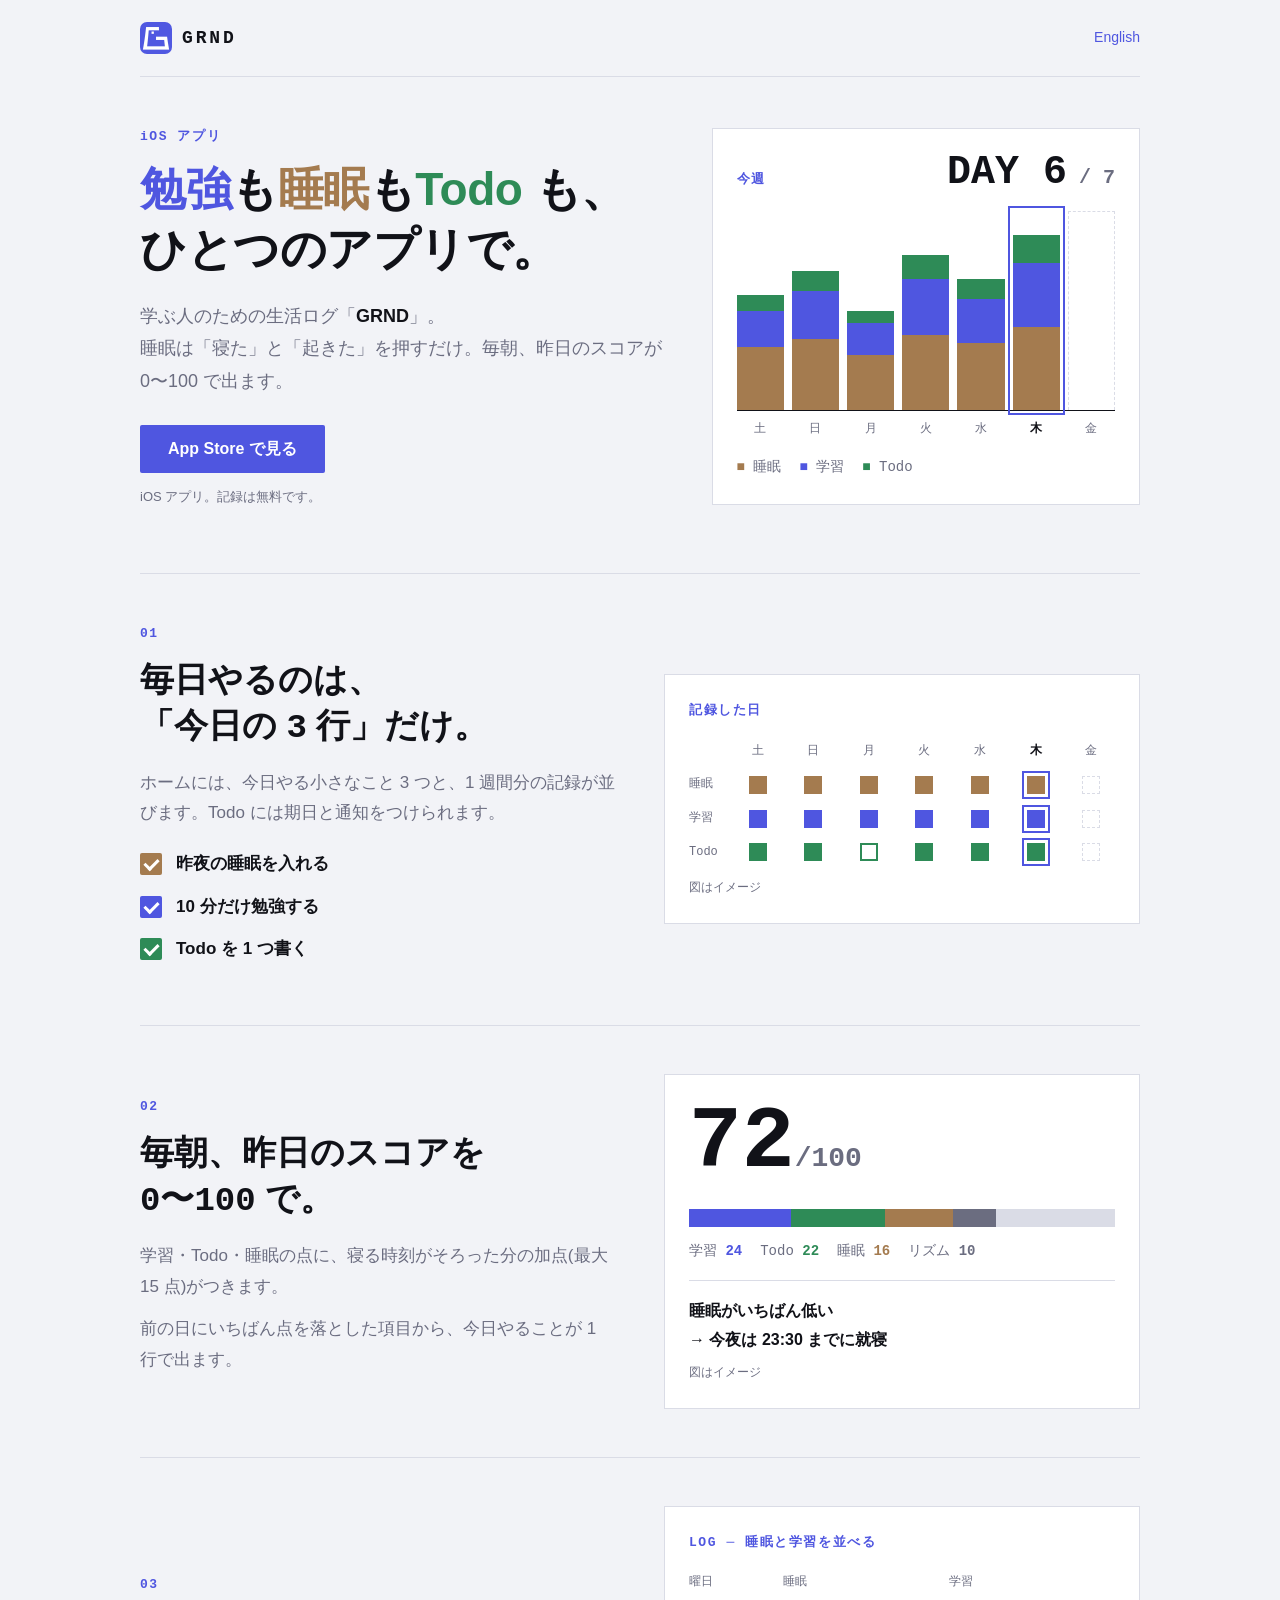
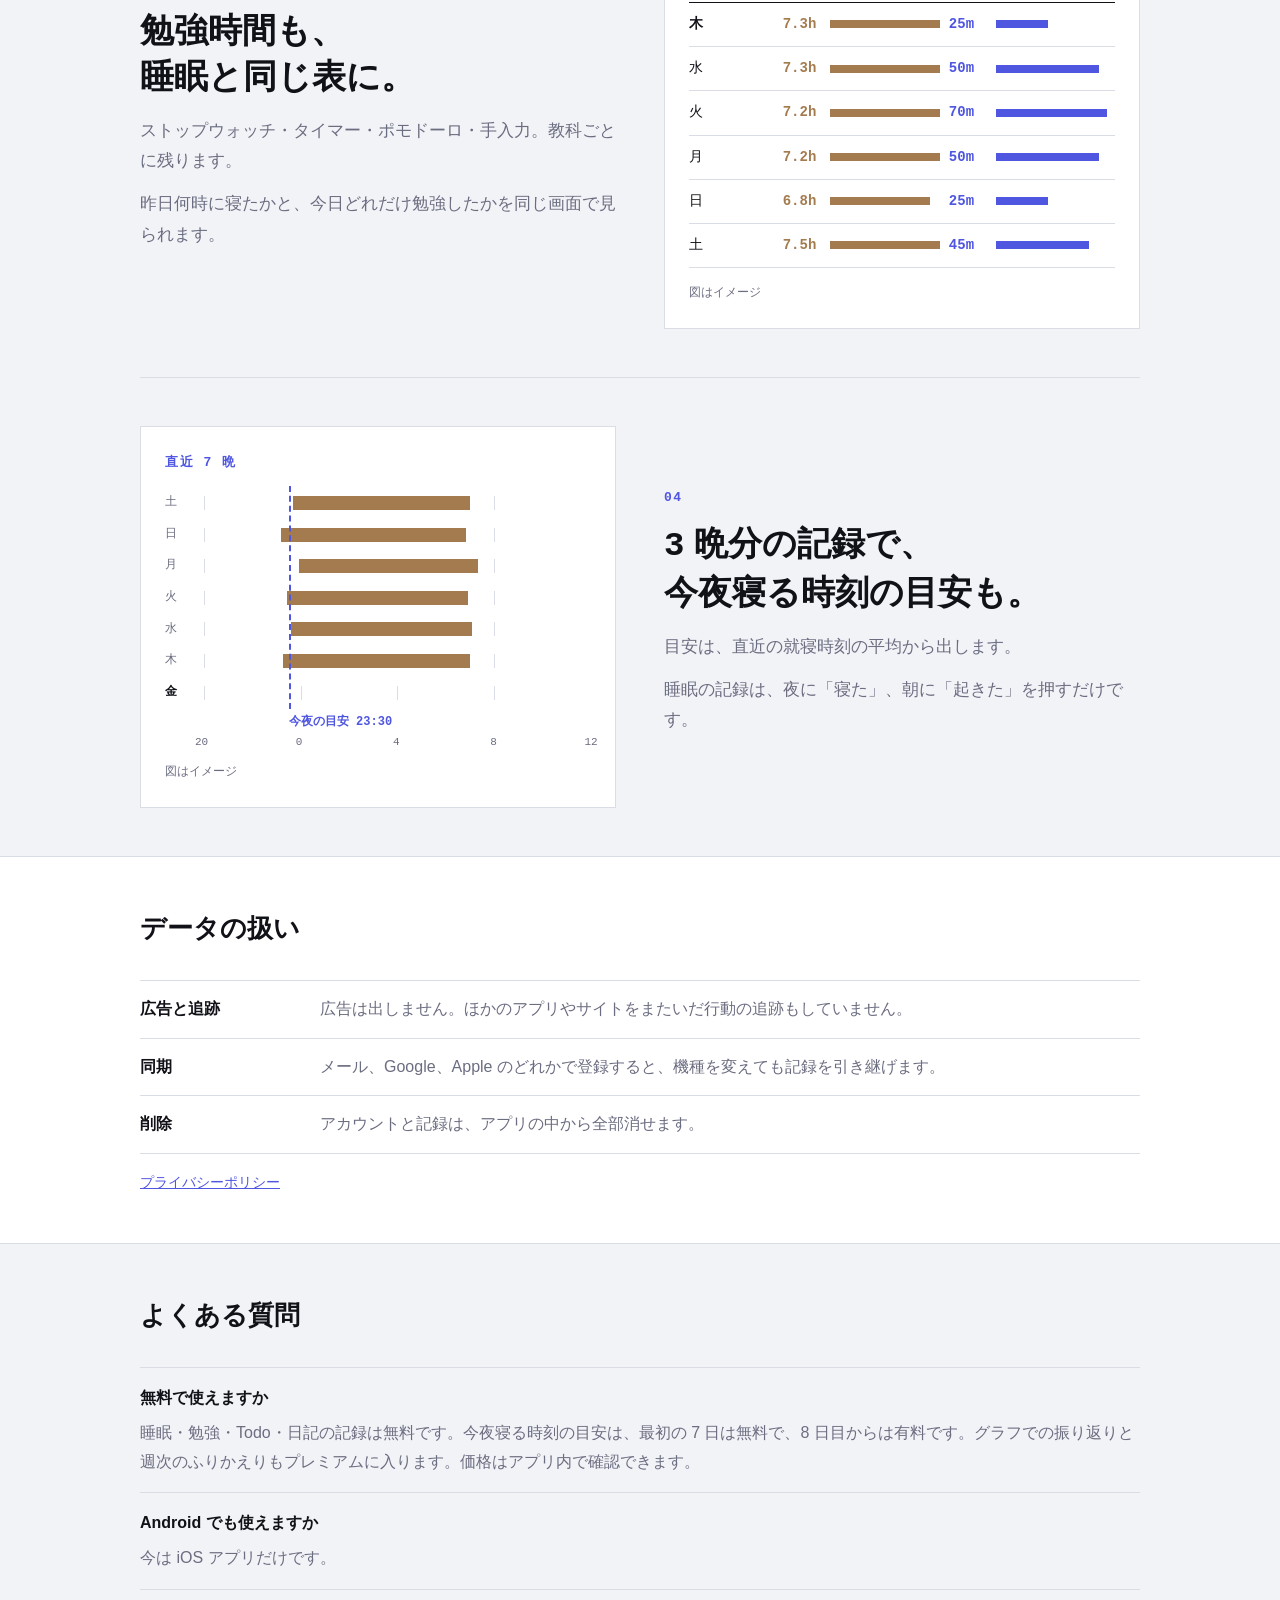
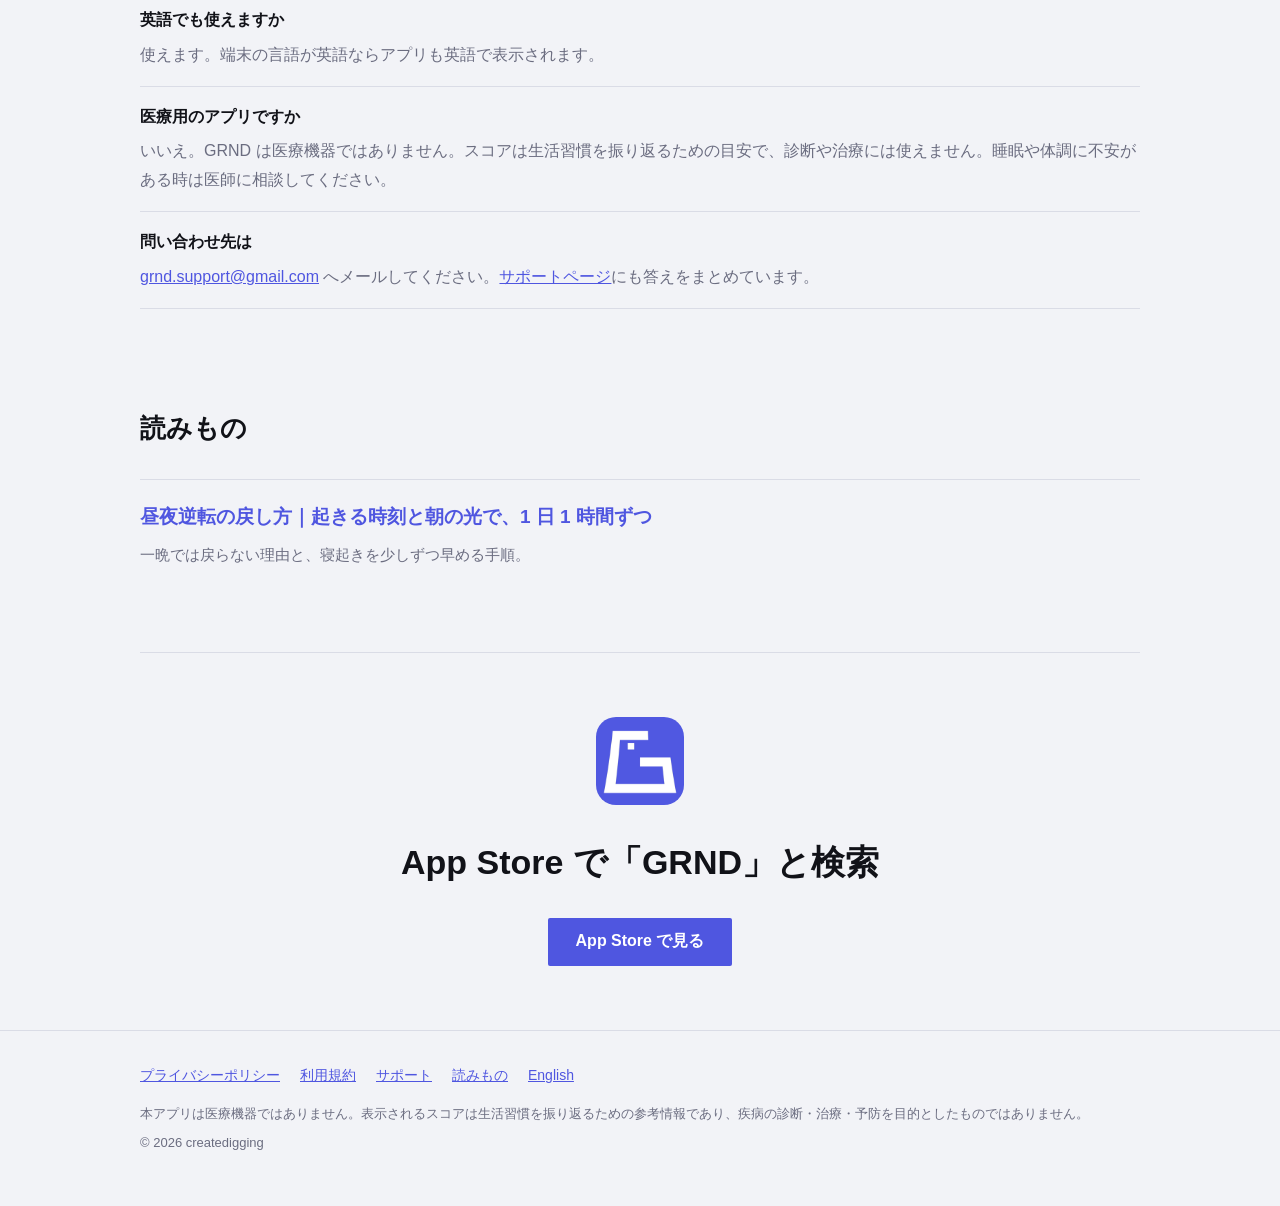
==== commit 965f0e62: "アプリの画面をやめて、要点を抜いた図にする(週の棒グラフ・記録表・LOG・就寝の帯) Co-Authored-By: Claude Opus 5.5 <noreply@anthropic.com> C" ====
--- a/index.html
+++ b/index.html
@@ -11,7 +11,8 @@
 <link rel="alternate" hreflang="x-default" href="https://grnd.day/index.en.html">
 <link rel="icon" href="favicon.png">
 <link rel="apple-touch-icon" href="img/apple-touch-icon.png">
-<meta name="theme-color" content="#4f56e0">
+<meta name="theme-color" content="#f2f3f7" media="(prefers-color-scheme: light)">
+<meta name="theme-color" content="#111218" media="(prefers-color-scheme: dark)">
 <meta name="apple-itunes-app" content="app-id=6755229342">
 <meta property="og:type" content="website">
 <meta property="og:site_name" content="GRND">
@@ -22,6 +23,7 @@
 <meta property="og:locale" content="ja_JP">
 <meta name="twitter:card" content="summary_large_image">
 <script>try{if(sessionStorage.getItem("intro"))document.documentElement.className+=" no-intro";sessionStorage.setItem("intro","1")}catch(e){}function introFly(){var m=document.querySelector(".intro-mark"),l=document.querySelector(".logo img");if(!m||!l)return;var b=l.getBoundingClientRect();m.style.setProperty("--tx",(b.left+b.width/2-m.offsetLeft-48)+"px");m.style.setProperty("--ty",(b.top+b.height/2-m.offsetTop-48)+"px");m.style.setProperty("--s",b.width/96)}addEventListener("DOMContentLoaded",function(){setTimeout(introFly,1000)});addEventListener("load",introFly)</script>
+<script>if("IntersectionObserver"in window){document.documentElement.classList.add("io");addEventListener("DOMContentLoaded",function(){var o=new IntersectionObserver(function(es){es.forEach(function(e){if(e.isIntersecting){e.target.classList.add("in");o.unobserve(e.target)}})},{threshold:.35});document.querySelectorAll(".fig").forEach(function(f){o.observe(f)})})}</script>
 <link rel="stylesheet" href="lp.css">
 <script type="application/ld+json">
 {
@@ -58,7 +60,12 @@
       <a class="cta" href="https://apps.apple.com/jp/app/id6755229342">App Store で見る</a>
       <p class="cta-note">iOS アプリ。記録は無料です。</p>
     </div>
-    <div class="stage stage-hero" style="--c:var(--ind)"><div class="device"><div class="screen"><div class="sbar"><span>9:41</span><svg viewBox="0 0 64 12" aria-hidden="true"><rect x="0" y="7" width="3" height="5"/><rect x="5" y="5" width="3" height="7"/><rect x="10" y="2.5" width="3" height="9.5"/><rect x="15" y="0" width="3" height="12"/><rect x="38" y=".5" width="22" height="11" rx="3" fill="none" stroke="currentColor" opacity=".4"/><rect x="40" y="2.5" width="18" height="7" rx="1.5"/><rect x="61" y="4" width="1.5" height="4" opacity=".4"/></svg></div><img src="img/jp-shot-01-home.webp" alt="GRND のホーム画面。1 週間の睡眠・学習・Todo の記録と、今日の 3 行" width="900" height="1955"></div></div></div>
+    <div class="fig fig-hero">
+      <div class="fig-head"><p class="fig-title">今週</p><p class="fig-big mono">DAY 6<small> / 7</small></p></div>
+      <div class="cols7 grow-y"><div class="col"><i style="--c:var(--brown);height:32%"></i><i style="--c:var(--ind);height:18%"></i><i style="--c:var(--green);height:8%"></i></div><div class="col"><i style="--c:var(--brown);height:36%"></i><i style="--c:var(--ind);height:24%"></i><i style="--c:var(--green);height:10%"></i></div><div class="col"><i style="--c:var(--brown);height:28%"></i><i style="--c:var(--ind);height:16%"></i><i style="--c:var(--green);height:6%"></i></div><div class="col"><i style="--c:var(--brown);height:38%"></i><i style="--c:var(--ind);height:28%"></i><i style="--c:var(--green);height:12%"></i></div><div class="col"><i style="--c:var(--brown);height:34%"></i><i style="--c:var(--ind);height:22%"></i><i style="--c:var(--green);height:10%"></i></div><div class="col today"><i style="--c:var(--brown);height:42%"></i><i style="--c:var(--ind);height:32%"></i><i style="--c:var(--green);height:14%"></i></div><div class="col future"></div></div>
+      <div class="days7 mono"><span>土</span><span>日</span><span>月</span><span>火</span><span>水</span><span class="on">木</span><span>金</span></div>
+      <div class="legend mono"><span style="--c:var(--brown)"><b>■</b> 睡眠</span><span style="--c:var(--ind)"><b>■</b> 学習</span><span style="--c:var(--green)"><b>■</b> Todo</span></div>
+    </div>
   </section>
 </div>
 
@@ -74,7 +81,11 @@
         <li><i style="--c:var(--green)"></i>Todo を 1 つ書く</li>
       </ul>
     </div>
-    <div class="stage" style="--c:var(--green)"><div class="device"><div class="screen"><div class="sbar"><span>9:41</span><svg viewBox="0 0 64 12" aria-hidden="true"><rect x="0" y="7" width="3" height="5"/><rect x="5" y="5" width="3" height="7"/><rect x="10" y="2.5" width="3" height="9.5"/><rect x="15" y="0" width="3" height="12"/><rect x="38" y=".5" width="22" height="11" rx="3" fill="none" stroke="currentColor" opacity=".4"/><rect x="40" y="2.5" width="18" height="7" rx="1.5"/><rect x="61" y="4" width="1.5" height="4" opacity=".4"/></svg></div><img src="img/jp-shot-04-todos.webp" alt="Todo の画面" width="900" height="1955" loading="lazy"></div></div></div>
+    <div class="fig">
+      <div class="fig-head"><p class="fig-title">記録した日</p></div>
+      <div class="dots mono pop"><span></span><span class="h">土</span><span class="h">日</span><span class="h">月</span><span class="h">火</span><span class="h">水</span><span class="h on">木</span><span class="h">金</span><span class="rl">睡眠</span><span class="cell fill" style="--c:var(--brown)"></span><span class="cell fill" style="--c:var(--brown)"></span><span class="cell fill" style="--c:var(--brown)"></span><span class="cell fill" style="--c:var(--brown)"></span><span class="cell fill" style="--c:var(--brown)"></span><span class="cell fill on" style="--c:var(--brown)"></span><span class="cell fut" style="--c:var(--brown)"></span><span class="rl">学習</span><span class="cell fill" style="--c:var(--ind)"></span><span class="cell fill" style="--c:var(--ind)"></span><span class="cell fill" style="--c:var(--ind)"></span><span class="cell fill" style="--c:var(--ind)"></span><span class="cell fill" style="--c:var(--ind)"></span><span class="cell fill on" style="--c:var(--ind)"></span><span class="cell fut" style="--c:var(--ind)"></span><span class="rl">Todo</span><span class="cell fill" style="--c:var(--green)"></span><span class="cell fill" style="--c:var(--green)"></span><span class="cell miss" style="--c:var(--green)"></span><span class="cell fill" style="--c:var(--green)"></span><span class="cell fill" style="--c:var(--green)"></span><span class="cell fill on" style="--c:var(--green)"></span><span class="cell fut" style="--c:var(--green)"></span></div>
+      <p class="illus">図はイメージ</p>
+    </div>
   </section>
 
   <section class="feat">
@@ -100,7 +111,11 @@
       <p>ストップウォッチ・タイマー・ポモドーロ・手入力。教科ごとに残ります。</p>
       <p>昨日何時に寝たかと、今日どれだけ勉強したかを同じ画面で見られます。</p>
     </div>
-    <div class="stage" style="--c:var(--ind)"><div class="device"><div class="screen"><div class="sbar"><span>9:41</span><svg viewBox="0 0 64 12" aria-hidden="true"><rect x="0" y="7" width="3" height="5"/><rect x="5" y="5" width="3" height="7"/><rect x="10" y="2.5" width="3" height="9.5"/><rect x="15" y="0" width="3" height="12"/><rect x="38" y=".5" width="22" height="11" rx="3" fill="none" stroke="currentColor" opacity=".4"/><rect x="40" y="2.5" width="18" height="7" rx="1.5"/><rect x="61" y="4" width="1.5" height="4" opacity=".4"/></svg></div><img src="img/jp-shot-02-study.webp" alt="学習タイマーの画面" width="900" height="1955" loading="lazy"></div></div></div>
+    <div class="fig">
+      <div class="fig-head"><p class="fig-title">LOG ─ 睡眠と学習を並べる</p></div>
+      <table class="logt mono"><thead><tr><th>曜日</th><th>睡眠</th><th>学習</th></tr></thead><tbody><tr><td>木</td><td><span class="v c-sleep">7.3h</span><span class="b grow-x" style="--c:var(--brown);width:77%"></span></td><td><span class="v c-study">25m</span><span class="b grow-x" style="--c:var(--ind);width:31%"></span></td></tr><tr><td>水</td><td><span class="v c-sleep">7.3h</span><span class="b grow-x" style="--c:var(--brown);width:77%"></span></td><td><span class="v c-study">50m</span><span class="b grow-x" style="--c:var(--ind);width:62%"></span></td></tr><tr><td>火</td><td><span class="v c-sleep">7.2h</span><span class="b grow-x" style="--c:var(--brown);width:73%"></span></td><td><span class="v c-study">70m</span><span class="b grow-x" style="--c:var(--ind);width:88%"></span></td></tr><tr><td>月</td><td><span class="v c-sleep">7.2h</span><span class="b grow-x" style="--c:var(--brown);width:73%"></span></td><td><span class="v c-study">50m</span><span class="b grow-x" style="--c:var(--ind);width:62%"></span></td></tr><tr><td>日</td><td><span class="v c-sleep">6.8h</span><span class="b grow-x" style="--c:var(--brown);width:60%"></span></td><td><span class="v c-study">25m</span><span class="b grow-x" style="--c:var(--ind);width:31%"></span></td></tr><tr><td>土</td><td><span class="v c-sleep">7.5h</span><span class="b grow-x" style="--c:var(--brown);width:83%"></span></td><td><span class="v c-study">45m</span><span class="b grow-x" style="--c:var(--ind);width:56%"></span></td></tr></tbody></table>
+      <p class="illus">図はイメージ</p>
+    </div>
   </section>
 
   <section class="feat">
@@ -110,7 +125,12 @@
       <p>目安は、直近の就寝時刻の平均から出します。</p>
       <p>睡眠の記録は、夜に「寝た」、朝に「起きた」を押すだけです。</p>
     </div>
-    <div class="stage" style="--c:var(--brown)"><div class="device"><div class="screen"><div class="sbar"><span>9:41</span><svg viewBox="0 0 64 12" aria-hidden="true"><rect x="0" y="7" width="3" height="5"/><rect x="5" y="5" width="3" height="7"/><rect x="10" y="2.5" width="3" height="9.5"/><rect x="15" y="0" width="3" height="12"/><rect x="38" y=".5" width="22" height="11" rx="3" fill="none" stroke="currentColor" opacity=".4"/><rect x="40" y="2.5" width="18" height="7" rx="1.5"/><rect x="61" y="4" width="1.5" height="4" opacity=".4"/></svg></div><img src="img/jp-shot-03-sleep.webp" alt="睡眠の記録画面" width="900" height="1955" loading="lazy"></div></div></div>
+    <div class="fig">
+      <div class="fig-head"><p class="fig-title">直近 7 晩</p></div>
+      <div class="bands mono"><div class="rows7"><span class="rl">土</span><span class="track"><i class="grow-x" style="left:22.9%;width:45.8%"></i></span><span class="rl">日</span><span class="track"><i class="grow-x" style="left:19.8%;width:47.9%"></i></span><span class="rl">月</span><span class="track"><i class="grow-x" style="left:24.5%;width:46.4%"></i></span><span class="rl">火</span><span class="track"><i class="grow-x" style="left:21.4%;width:46.9%"></i></span><span class="rl">水</span><span class="track"><i class="grow-x" style="left:22.4%;width:46.9%"></i></span><span class="rl">木</span><span class="track"><i class="grow-x" style="left:20.3%;width:48.4%"></i></span><span class="rl on">金</span><span class="track"></span><span class="tgt" style="--x:21.9"><b>今夜の目安 23:30</b></span></div>
+      <div class="axis"><span></span><span class="ax"><span style="left:0.0%">20</span><span style="left:25.0%">0</span><span style="left:50.0%">4</span><span style="left:75.0%">8</span><span style="left:100.0%">12</span></span></div></div>
+      <p class="illus">図はイメージ</p>
+    </div>
   </section>
 </div>
 
--- a/lp.css
+++ b/lp.css
@@ -56,7 +56,7 @@
 
 .feat { display: grid; grid-template-columns: 1fr 1fr; gap: 48px; align-items: center;
   padding: 48px 0; border-top: 1px solid var(--line); }
-.feat:nth-of-type(even) .stage { order: -1; }
+.feat:nth-of-type(even) .fig { order: -1; }
 .feat h2 { font-size: clamp(24px, 3.6vw, 34px); line-height: 1.35; margin: 0 0 16px; }
 .feat p { margin: 0 0 12px; color: var(--mute); font-size: 17px; }
 
@@ -103,7 +103,7 @@
 @media (max-width: 760px) {
   .hero { grid-template-columns: 1fr; padding: 16px 0 56px; gap: 40px; }
   .feat { grid-template-columns: 1fr; gap: 32px; padding: 48px 0; }
-  .feat:nth-of-type(even) .stage { order: 0; }
+  .feat:nth-of-type(even) .fig { order: 0; }
   .cols { grid-template-columns: 1fr; }
   .cols > div, .cols > div + div { border-left: 0; padding: 16px 0 4px; }
   .cols > div + div { border-top: 1px solid var(--line); }
@@ -111,26 +111,66 @@
 }
 .nw { display: inline-block; }
 
-/* app screenshots */
-.stage { position: relative; justify-self: stretch; height: 440px; overflow: hidden; display: flex; justify-content: center; padding-top: 44px;
-  background-color: var(--c);
-  background-image: linear-gradient(rgba(255, 255, 255, .13) 1px, transparent 1px), linear-gradient(90deg, rgba(255, 255, 255, .13) 1px, transparent 1px);
-  background-size: 24px 24px; background-position: -1px -1px; }
-.stage-hero { height: 520px; }
-.device { flex: none; width: 250px; align-self: flex-start; background: #0b0c10; border-radius: 42px; padding: 9px; }
-.stage-hero .device { width: 280px; }
-.screen { position: relative; border-radius: 33px; overflow: hidden; background: #f2f3f7; color: #111218; }
-.screen::before { content: ""; position: absolute; left: 50%; top: 10px; width: 30%; height: 24px; margin-left: -15%; background: #0b0c10; border-radius: 12px; }
-.sbar { display: flex; justify-content: space-between; align-items: center; height: 44px; padding: 0 26px 0 30px;
-  font: 600 14px/1 -apple-system, BlinkMacSystemFont, sans-serif; }
-.sbar svg { width: 44px; height: 9px; fill: currentColor; }
-.screen img { display: block; width: 100%; height: auto; }
-@media (max-width: 760px) {
-  .stage { height: 400px; margin: 0 -20px; padding-top: 36px; }
-  .stage-hero { height: 460px; }
-  .device { width: 230px; }
-  .stage-hero .device { width: 250px; }
-}
+/* figures */
+.fig { justify-self: stretch; background: var(--surface); border: 1px solid var(--line); padding: 24px; }
+.fig-head { display: flex; justify-content: space-between; align-items: baseline; gap: 12px; margin-bottom: 18px; }
+.fig .fig-title { font-family: var(--mono); font-size: 13px; font-weight: 700; letter-spacing: .12em; color: var(--ind); margin: 0; }
+.fig .fig-big { font-size: 40px; font-weight: 700; line-height: 1; margin: 0; color: var(--fg); }
+.fig-big small { font-size: 20px; color: var(--mute); }
+.fig .illus { font-size: 12px; color: var(--mute); margin: 14px 0 0; }
+.fig .legend { margin-top: 14px; }
+
+.cols7 { display: grid; grid-template-columns: repeat(7, 1fr); gap: 8px; height: 200px; align-items: end; border-bottom: 1px solid var(--fg); }
+.cols7 .col { height: 100%; display: flex; flex-direction: column-reverse; }
+.cols7 .col i { display: block; background: var(--c); }
+.cols7 .future { border: 1px dashed var(--line); border-bottom: 0; }
+.cols7 .today { outline: 2px solid var(--ind); outline-offset: 3px; }
+.days7 { display: grid; grid-template-columns: repeat(7, 1fr); gap: 8px; margin-top: 8px; font-size: 12px; color: var(--mute); text-align: center; }
+.days7 .on { color: var(--fg); font-weight: 700; }
+
+.dots { display: grid; grid-template-columns: auto repeat(7, 1fr); gap: 12px 8px; align-items: center; justify-items: center; font-size: 12px; }
+.dots .h { color: var(--mute); }
+.dots .h.on { color: var(--fg); font-weight: 700; }
+.dots .rl { justify-self: start; color: var(--mute); padding-right: 8px; }
+.dots .cell { width: 18px; height: 18px; }
+.dots .fill { background: var(--c); }
+.dots .miss { border: 2px solid var(--c); }
+.dots .fut { border: 1px dashed var(--line); }
+.dots .on { outline: 2px solid var(--ind); outline-offset: 3px; }
+.dots .h.on { outline: 0; }
+
+.logt { width: 100%; border-collapse: collapse; font-size: 14px; }
+.logt th { text-align: left; font-size: 12px; font-weight: 400; color: var(--mute); padding: 0 0 8px; border-bottom: 1px solid var(--fg); }
+.logt td { padding: 9px 0; border-bottom: 1px solid var(--line); }
+.logt td:first-child { width: 22%; }
+.logt tr:first-child td:first-child { font-weight: 700; }
+.logt .v { display: inline-block; width: 3.4em; font-weight: 700; }
+.logt .b { display: inline-block; height: 8px; background: var(--c); max-width: calc(100% - 4em); vertical-align: middle; }
+
+.bands .rows7 { position: relative; display: grid; grid-template-columns: 2.6em 1fr; gap: 10px 8px; align-items: center; font-size: 12px; }
+.bands .rl { color: var(--mute); }
+.bands .rl.on { color: var(--fg); font-weight: 700; }
+.bands .track { position: relative; height: 14px; background: repeating-linear-gradient(90deg, var(--line) 0 1px, transparent 1px 25%); }
+.bands .track i { position: absolute; top: 0; bottom: 0; background: var(--brown); }
+.bands .tgt { position: absolute; top: -6px; bottom: -6px; left: calc(2.6em + 8px + (100% - 2.6em - 8px) * var(--x) / 100); border-left: 2px dashed var(--ind); }
+.bands .tgt b { position: absolute; bottom: -24px; left: -2px; white-space: nowrap; font-size: 12px; color: var(--ind); }
+.bands .axis { display: grid; grid-template-columns: 2.6em 1fr; gap: 8px; margin-top: 30px; font-size: 11px; color: var(--mute); }
+.bands .ax { position: relative; height: 14px; }
+.bands .ax span { position: absolute; transform: translateX(-50%); }
+
+/* figures: animate in */
+.io .fig .grow-y .col { transform: scaleY(0); transform-origin: bottom; transition: transform .6s cubic-bezier(.3, 0, .2, 1); }
+.io .fig .grow-x { transform: scaleX(0); transform-origin: left; transition: transform .6s cubic-bezier(.3, 0, .2, 1); }
+.io .fig .pop .cell { opacity: 0; transition: opacity .3s; }
+.io .fig.in .grow-y .col, .io .fig.in .grow-x { transform: none; }
+.io .fig.in .pop .cell { opacity: 1; }
+.io .fig.in .grow-y .col:nth-child(2), .io .fig.in tr:nth-child(2) .grow-x, .io .fig.in .track:nth-of-type(2) .grow-x { transition-delay: .06s; }
+.io .fig.in .grow-y .col:nth-child(3), .io .fig.in tr:nth-child(3) .grow-x { transition-delay: .12s; }
+.io .fig.in .grow-y .col:nth-child(4), .io .fig.in tr:nth-child(4) .grow-x { transition-delay: .18s; }
+.io .fig.in .grow-y .col:nth-child(5), .io .fig.in tr:nth-child(5) .grow-x { transition-delay: .24s; }
+.io .fig.in .grow-y .col:nth-child(6), .io .fig.in tr:nth-child(6) .grow-x { transition-delay: .30s; }
+@media (prefers-reduced-motion: reduce) { .io .fig .grow-y .col, .io .fig .grow-x, .io .fig .pop .cell { transform: none; opacity: 1; transition: none; } }
+@media (max-width: 760px) { .fig { padding: 20px 16px; } .cols7 { height: 170px; } }
 
 /* articles */
 .article { max-width: 680px; margin: 0 auto; padding: 24px 0 64px; }
